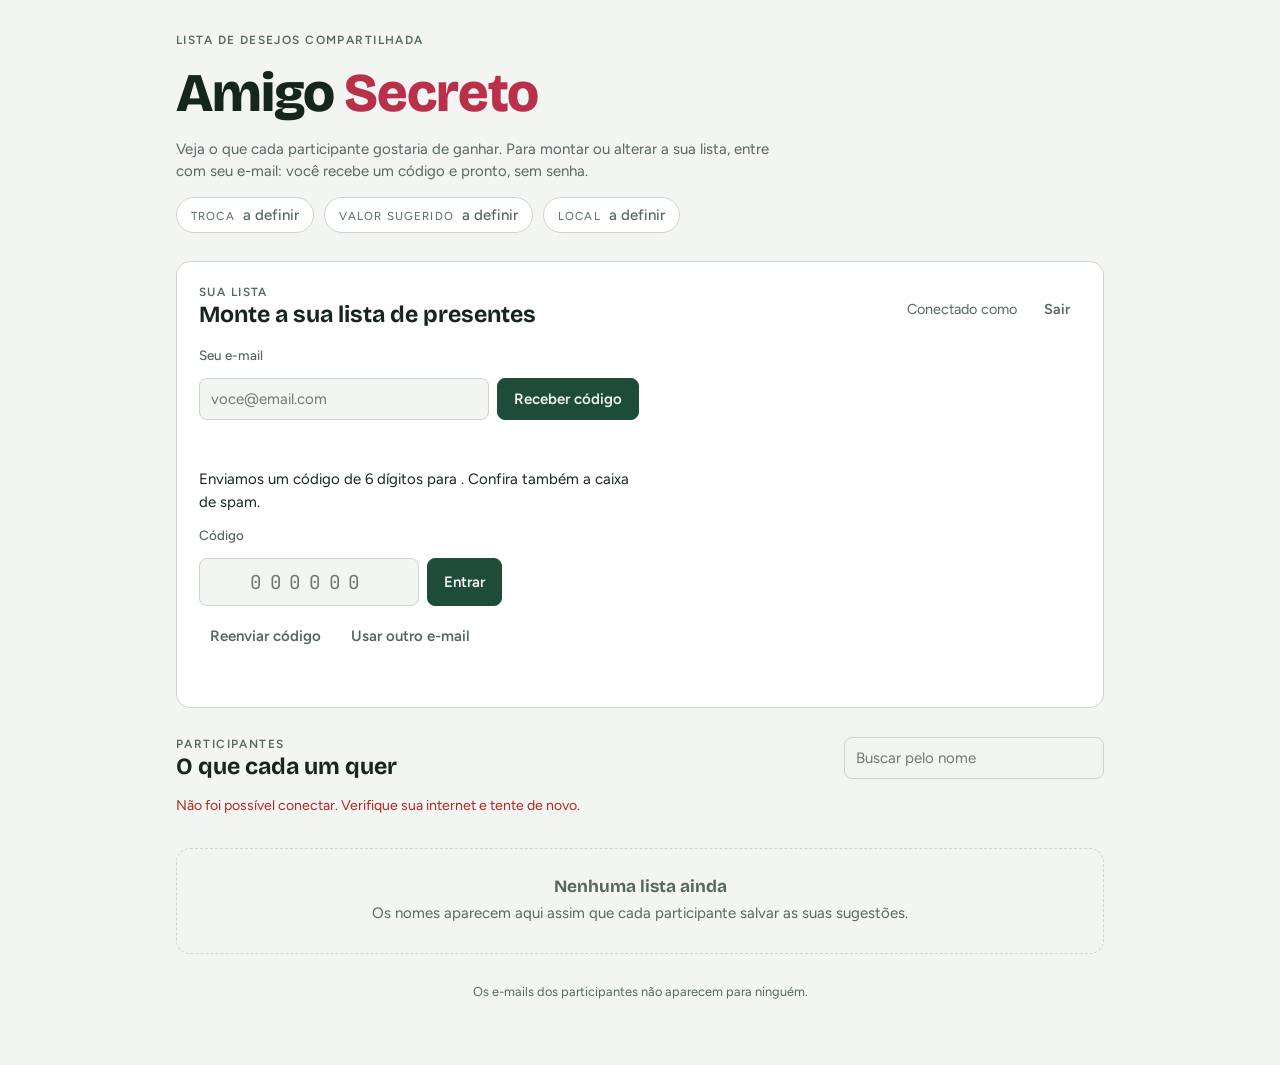
==== amigo-secreto/index.html @ 5c1a73b4 "Adiciona página do Amigo Secreto em /amigo-secreto" ====
<!doctype html>
<html lang="pt-BR">
<head>
<meta charset="utf-8">
<meta name="viewport" content="width=device-width, initial-scale=1, viewport-fit=cover">
<title>Amigo Secreto</title>
<meta name="description" content="Veja o que cada participante gostaria de ganhar e monte a sua lista de sugestões.">
<meta property="og:title" content="Amigo Secreto">
<meta property="og:description" content="Veja o que cada participante gostaria de ganhar e monte a sua lista de sugestões.">
<meta property="og:type" content="website">
<meta name="robots" content="noindex">
<link rel="icon" href="data:image/svg+xml,%3Csvg xmlns='http://www.w3.org/2000/svg' viewBox='0 0 64 64'%3E%3Crect x='8' y='24' width='48' height='32' rx='4' fill='%231E4C38'/%3E%3Crect x='4' y='16' width='56' height='12' rx='3' fill='%23B8304A'/%3E%3Crect x='28' y='16' width='8' height='40' fill='%23F2F5F1'/%3E%3C/svg%3E">
<link rel="preconnect" href="https://fonts.googleapis.com">
<link rel="preconnect" href="https://fonts.gstatic.com" crossorigin>
<link rel="stylesheet" href="https://fonts.googleapis.com/css2?family=Bricolage+Grotesque:opsz,wght@12..96,700;12..96,800&family=Figtree:wght@400;500;600&family=JetBrains+Mono:wght@500&display=swap">
<style>
/* =====================================================================
   CONFIGURAÇÃO: depois de publicar o Apps Script, cole a URL dele
   na constante API_URL, no <script> no fim deste arquivo.
   ===================================================================== */
/* Layout: faixa do evento, cartão "Minha lista" (login → editor), e a lista de nomes que abre os detalhes. */
:root{
  --bg:#F2F5F1; --surface:#FFFFFF; --sunk:#E6ECE5; --line:#CBD6CC;
  --ink:#16261E; --muted:#56685D;
  --pine:#1E4C38; --pine-ink:#F2F5F1;
  --berry:#B8304A; --berry-soft:#F6DDE2;
  --gold:#A87A1C;
  --ok:#2E7D4F; --warn:#9A5B00; --err:#B3261E;
  --display:"Bricolage Grotesque","Avenir Next","Segoe UI",system-ui,sans-serif;
  --body:"Figtree","Segoe UI",system-ui,-apple-system,sans-serif;
  --mono:"JetBrains Mono",ui-monospace,"SFMono-Regular",Menlo,monospace;
  color-scheme:light;
}
@media (prefers-color-scheme: dark){:root{
  --bg:#101814; --surface:#17221C; --sunk:#1E2B24; --line:#2E3F35;
  --ink:#E7EEE8; --muted:#9DB0A3;
  --pine:#7CC39C; --pine-ink:#0E1A13;
  --berry:#F0778D; --berry-soft:#3A1E25;
  --gold:#E0B456;
  --ok:#6FCB93; --warn:#E5A84A; --err:#F28B82;
  color-scheme:dark;
}}
*{box-sizing:border-box}
html{-webkit-text-size-adjust:100%}
body{margin:0;background:var(--bg);color:var(--ink);font-family:var(--body);font-size:15px;line-height:1.5}
.wrap{max-width:960px;margin:0 auto;padding-left:max(16px, env(safe-area-inset-left, 0px));padding-right:max(16px, env(safe-area-inset-right, 0px));padding-block:32px 64px;display:grid;gap:28px}
h1,h2,h3{font-family:var(--display);text-wrap:balance;margin:0;line-height:1.1}
h1{font-size:clamp(2.2rem,6vw,3.4rem);font-weight:800;letter-spacing:-.02em}
h1 span{color:var(--berry)}
h2{font-size:1.45rem;font-weight:700}
h3{font-size:1.08rem;font-weight:700}
p{margin:0}
a{color:var(--pine)}
button,input,select,textarea{font:inherit;color:inherit}
:focus-visible{outline:2px solid var(--berry);outline-offset:2px}
.eyebrow{font-size:.74rem;text-transform:uppercase;letter-spacing:.12em;color:var(--muted);font-weight:600}
.lede{color:var(--muted);max-width:62ch}

header{display:grid;gap:14px}
.strip{display:flex;flex-wrap:wrap;gap:10px}
.fact{background:var(--surface);border:1px solid var(--line);border-radius:999px;padding:6px 14px;display:flex;gap:8px;align-items:baseline}
.fact .k{font-size:.72rem;text-transform:uppercase;letter-spacing:.1em;color:var(--muted)}
.fact b{font-weight:600}
.fact.empty b{color:var(--muted);font-weight:500}

.btn{border:1px solid var(--line);background:var(--surface);border-radius:8px;padding:9px 16px;cursor:pointer;font-weight:600;display:inline-flex;gap:6px;align-items:center;justify-content:center;text-align:center}
.btn:hover{border-color:var(--pine)}
.btn.primary{background:var(--pine);color:var(--pine-ink);border-color:var(--pine)}
.btn.primary:hover{filter:brightness(1.08)}
.btn.ghost{background:transparent;border-color:transparent;color:var(--muted);padding:6px 10px}
.btn.ghost:hover{color:var(--ink)}
.btn.danger{color:var(--err)}
.btn[disabled]{opacity:.55;cursor:not-allowed}
label{display:grid;gap:4px;font-size:.84rem;color:var(--muted);font-weight:500;min-width:0}
input,select{background:var(--bg);border:1px solid var(--line);border-radius:8px;padding:9px 11px;width:100%;min-width:0;color:var(--ink)}
input:focus,select:focus{border-color:var(--pine);outline:none;box-shadow:0 0 0 3px color-mix(in srgb, var(--pine) 18%, transparent)}
.status{font-size:.88rem;color:var(--muted);min-height:1.3em}
.status.ok{color:var(--ok)} .status.err{color:var(--err)} .status.warn{color:var(--warn)}

/* Card "Minha lista" */
.panel{background:var(--surface);border:1px solid var(--line);border-radius:14px;padding:22px;display:grid;gap:18px}
.panel-head{display:flex;flex-wrap:wrap;justify-content:space-between;gap:10px;align-items:flex-end}
.login{display:grid;gap:12px;max-width:440px}
.inline{display:flex;gap:8px;flex-wrap:wrap}
.inline input{flex:1 1 220px}
.code-input{font-family:var(--mono);letter-spacing:.4em;font-size:1.2rem;text-align:center;max-width:220px}
.who{display:flex;gap:8px;align-items:center;flex-wrap:wrap;font-size:.9rem;color:var(--muted)}
.who b{color:var(--ink);font-weight:600;overflow-wrap:anywhere}
.grid-profile{display:grid;grid-template-columns:2fr 1fr 1fr;gap:12px}
.grid-profile .full{grid-column:1/-1}
.items{display:grid;gap:10px}
.item-row{display:grid;grid-template-columns:28px 2fr 2fr 1fr 1fr auto;gap:8px;align-items:end;padding:12px;border-radius:10px;background:var(--sunk)}
.item-row .note{grid-column:2/-1}
.item-row .num{font-family:var(--mono);color:var(--muted);font-size:.85rem;align-self:center}
.foot{display:flex;flex-wrap:wrap;gap:10px;align-items:center;justify-content:space-between}
.confirm{display:flex;gap:8px;align-items:center;flex-wrap:wrap;font-size:.9rem}
.legend{display:flex;gap:14px;flex-wrap:wrap;font-size:.8rem;color:var(--muted)}
.legend span{display:inline-flex;gap:6px;align-items:center}

/* Lista de participantes */
.list-head{display:flex;flex-wrap:wrap;gap:12px;align-items:flex-end;justify-content:space-between}
.list-head input{max-width:260px}
.people{display:grid;gap:10px}
.person{background:var(--surface);border:1px solid var(--line);border-radius:12px;overflow:hidden}
.person.mine{border-color:var(--pine)}
.person-btn{all:unset;box-sizing:border-box;width:100%;cursor:pointer;display:grid;grid-template-columns:auto 1fr auto auto;gap:14px;align-items:center;padding:14px 18px}
.person-btn:focus-visible{outline:2px solid var(--berry);outline-offset:-2px}
.person-btn:hover{background:var(--sunk)}
.avatar{width:38px;height:38px;border-radius:50%;display:grid;place-items:center;background:var(--berry-soft);color:var(--berry);font-family:var(--display);font-weight:800;font-size:1rem}
.person.mine .avatar{background:var(--pine);color:var(--pine-ink)}
.pname{display:grid;min-width:0}
.pname b{font-family:var(--display);font-size:1.06rem;overflow-wrap:anywhere}
.pname small{color:var(--muted);font-size:.8rem}
.count{font-family:var(--mono);font-size:.78rem;color:var(--muted);white-space:nowrap}
.chev{width:18px;height:18px;transition:transform .2s;color:var(--muted)}
.person-btn[aria-expanded="true"] .chev{transform:rotate(180deg)}
.details{padding:4px 18px 18px 70px;display:grid;gap:12px}
.chips{display:flex;flex-wrap:wrap;gap:6px}
.chip{font-size:.78rem;border-radius:999px;padding:2px 10px;background:var(--sunk);color:var(--muted)}
.gifts{list-style:none;margin:0;padding:0;display:grid;gap:10px}
.gift{display:grid;grid-template-columns:auto 1fr;gap:4px 10px;padding-top:10px;border-top:1px dashed var(--line)}
.gift:first-child{border-top:0;padding-top:0}
.prio{width:9px;height:9px;border-radius:50%;margin-top:7px;display:inline-block}
.legend .prio{margin:0}
.prio.alta{background:var(--berry)} .prio.media{background:var(--gold)} .prio.baixa{background:var(--line)}
.gift-body{min-width:0;display:grid;gap:2px}
.gift-title{font-weight:600;overflow-wrap:anywhere}
.gift-meta{display:flex;flex-wrap:wrap;gap:4px 12px;font-size:.84rem;color:var(--muted)}
.gift-meta .price{font-family:var(--mono);font-size:.8rem;color:var(--ink)}
.gift-note{font-size:.86rem;color:var(--muted);overflow-wrap:anywhere}
.avoid{font-size:.86rem;color:var(--muted);border-left:3px solid var(--berry);padding-left:8px}
.empty-state{border:1.5px dashed var(--line);border-radius:14px;padding:28px;text-align:center;color:var(--muted);display:grid;gap:6px;justify-items:center}
.notice{background:var(--berry-soft);border-radius:10px;padding:12px 16px;font-size:.92rem}
footer{color:var(--muted);font-size:.8rem;text-align:center}

@media (max-width:760px){
  .grid-profile{grid-template-columns:1fr 1fr}
  .grid-profile .name{grid-column:1/-1}
  .item-row{grid-template-columns:1fr 1fr}
  .item-row .num,.item-row .t,.item-row .l,.item-row .note{grid-column:1/-1}
  .item-row .rm{grid-column:1/-1;justify-self:end}
  .details{padding-left:18px}
  .person-btn{grid-template-columns:auto 1fr auto;padding:12px 14px}
  .count{grid-column:2;grid-row:2;margin-top:-10px}
  .chev{grid-column:3;grid-row:1}
}
@media (prefers-reduced-motion:reduce){.chev{transition:none}}
</style>
</head>
<body>
<div class="wrap">

  <header>
    <p class="eyebrow">Lista de desejos compartilhada</p>
    <h1>Amigo <span>Secreto</span></h1>
    <p class="lede">Veja o que cada participante gostaria de ganhar. Para montar ou alterar a sua lista, entre com seu e-mail: você recebe um código e pronto, sem senha.</p>
    <div class="strip" id="strip"></div>
  </header>

  <p class="notice" id="setupNotice" hidden>Falta configurar: cole a URL do Apps Script na constante <b>API_URL</b> no fim deste arquivo.</p>

  <!-- ============ Minha lista ============ -->
  <section class="panel" aria-labelledby="meTitle">
    <div class="panel-head">
      <div>
        <p class="eyebrow">Sua lista</p>
        <h2 id="meTitle">Monte a sua lista de presentes</h2>
      </div>
      <div class="who" id="who" hidden>Conectado como <b id="whoEmail"></b>
        <button class="btn ghost" type="button" id="logoutBtn">Sair</button>
      </div>
    </div>

    <!-- Passo 1: e-mail -->
    <form class="login" id="stepEmail">
      <label for="email">Seu e-mail</label>
      <div class="inline">
        <input id="email" type="email" autocomplete="email" inputmode="email" required placeholder="voce@email.com">
        <button class="btn primary" type="submit" id="sendCodeBtn">Receber código</button>
      </div>
      <p class="status" id="emailStatus"></p>
    </form>

    <!-- Passo 2: código -->
    <form class="login" id="stepCode" hidden>
      <p>Enviamos um código de 6 dígitos para <b id="codeEmail"></b>. Confira também a caixa de spam.</p>
      <label for="code">Código</label>
      <div class="inline">
        <input id="code" class="code-input" inputmode="numeric" autocomplete="one-time-code" maxlength="6" pattern="[0-9]{6}" required placeholder="000000">
        <button class="btn primary" type="submit" id="verifyBtn">Entrar</button>
      </div>
      <div class="inline">
        <button class="btn ghost" type="button" id="resendBtn">Reenviar código</button>
        <button class="btn ghost" type="button" id="changeEmailBtn">Usar outro e-mail</button>
      </div>
      <p class="status" id="codeStatus"></p>
    </form>

    <!-- Passo 3: editor -->
    <form id="editor" hidden>
      <div style="display:grid;gap:18px">
        <div class="legend" aria-label="Legenda de prioridade">
          <span><i class="prio alta"></i>Quero muito</span>
          <span><i class="prio media"></i>Gostaria</span>
          <span><i class="prio baixa"></i>Se der</span>
        </div>
        <div class="grid-profile">
          <label class="name">Seu nome (como o grupo te conhece)<input id="fName" maxlength="60" required placeholder="ex.: Ana Paula"></label>
          <label>Camiseta<input id="fShirt" maxlength="10" placeholder="P, M, G…"></label>
          <label>Calçado<input id="fShoe" maxlength="10" placeholder="ex.: 39"></label>
          <label class="full">Prefiro não ganhar (opcional)<input id="fAvoid" maxlength="200" placeholder="ex.: perfume, chocolate amargo, canecas"></label>
        </div>
        <div class="items" id="items"></div>
        <div><button class="btn" type="button" id="addItem">+ Adicionar sugestão</button></div>
        <div class="foot">
          <p class="status" id="saveStatus"></p>
          <div class="inline">
            <span class="confirm" id="delConfirm" hidden>Apagar sua lista inteira?
              <button class="btn danger" type="button" id="delYes">Apagar</button>
              <button class="btn ghost" type="button" id="delNo">Cancelar</button>
            </span>
            <button class="btn ghost danger" type="button" id="delBtn" hidden>Apagar lista</button>
            <button class="btn primary" type="submit" id="saveBtn">Salvar minha lista</button>
          </div>
        </div>
      </div>
    </form>
  </section>

  <!-- ============ Participantes ============ -->
  <section style="display:grid;gap:16px" aria-labelledby="allTitle">
    <div class="list-head">
      <div>
        <p class="eyebrow" id="count">Participantes</p>
        <h2 id="allTitle">O que cada um quer</h2>
      </div>
      <input id="search" type="search" placeholder="Buscar pelo nome" aria-label="Buscar participante">
    </div>
    <p class="status" id="listStatus">Carregando as listas…</p>
    <div class="people" id="people"></div>
    <div class="empty-state" id="emptyAll" hidden>
      <h3>Nenhuma lista ainda</h3>
      <p>Os nomes aparecem aqui assim que cada participante salvar as suas sugestões.</p>
    </div>
  </section>

  <footer>Os e-mails dos participantes não aparecem para ninguém.</footer>
</div>

<script>
/* ===================== CONFIGURAÇÃO ===================== */
const API_URL = "https://script.google.com/macros/s/AKfycbyrHDc8ZFofkC_3z4vws6zHkSutDQPmeYGOWimdeA35DCxJwbclmO2ZmY-ei08ScX73/exec"; // termina em /exec
/* ======================================================== */

(function(){
  "use strict";
  const $ = id => document.getElementById(id);
  const MAX_ITEMS = 15;
  const PRIO = {alta:"Quero muito", media:"Gostaria", baixa:"Se der"};
  const PRIO_ORDER = ["alta","media","baixa"];
  const S = {token:null, email:null, me:null, people:[], event:{}, draft:null, dirty:false, busy:false, open:new Set()};

  /* ---------- utilidades ---------- */
  const store = {
    get(k){ try{ return localStorage.getItem(k); }catch(e){ return null; } },
    set(k,v){ try{ localStorage.setItem(k,v); }catch(e){} },
    del(k){ try{ localStorage.removeItem(k); }catch(e){} }
  };
  const el = (tag, cls, text) => { const n=document.createElement(tag); if(cls) n.className=cls; if(text!=null) n.textContent=text; return n; };
  const newId = () => Math.random().toString(36).slice(2,10);
  const blankItem = () => ({id:newId(), title:"", link:"", price:"", priority:"media", note:""});
  const safeUrl = u => { try{ const x=new URL(String(u||"").trim()); return /^https?:$/.test(x.protocol) ? x.href : null; }catch(e){ return null; } };
  const status = (id,msg,kind) => { const n=$(id); n.textContent=msg||""; n.className="status"+(kind?" "+kind:""); };
  const fmtDate = d => { if(!d) return ""; const p=String(d).split("-"); return p.length===3 ? `${p[2]}/${p[1]}/${p[0]}` : d; };
  const fmtWhen = iso => { if(!iso) return ""; const t=new Date(iso); if(isNaN(t)) return ""; return "atualizada em "+t.toLocaleDateString("pt-BR"); };
  const initials = name => (String(name||"?").trim().split(/\s+/).slice(0,2).map(w=>w[0]||"").join("") || "?").toUpperCase();
  const configured = () => /^https:\/\/script\.google\.com\/macros\/s\/.+\/exec$/.test(API_URL);

  /* ---------- API ---------- */
  async function apiGet(){
    const r = await fetch(API_URL + "?action=data", {method:"GET", redirect:"follow"});
    const j = await r.json();
    if(!j.ok) throw new Error(j.error||"Erro");
    return j.data;
  }
  async function apiPost(action, data){
    const r = await fetch(API_URL, {method:"POST", redirect:"follow",
      headers:{"Content-Type":"text/plain;charset=utf-8"}, body:JSON.stringify(Object.assign({action}, data||{}))});
    const j = await r.json();
    if(!j.ok) throw new Error(j.error||"Erro");
    return j.data;
  }
  const netMsg = e => (e && e.message && !/fetch|network|JSON/i.test(e.message)) ? e.message : "Não foi possível conectar. Verifique sua internet e tente de novo.";

  /* ---------- evento ---------- */
  function renderStrip(){
    const s=$("strip"); s.replaceChildren();
    const e=S.event||{};
    [["Troca",fmtDate(e.date)],["Valor sugerido",e.budget],["Local",e.place]].forEach(([k,v])=>{
      const f=el("div","fact"+(v?"":" empty")); f.append(el("span","k",k), el("b",null,v||"a definir")); s.append(f);
    });
  }

  /* ---------- participantes ---------- */
  function sortedItems(items){ return (items||[]).slice().sort((a,b)=>PRIO_ORDER.indexOf(a.priority)-PRIO_ORDER.indexOf(b.priority)); }
  function renderPeople(){
    const q=$("search").value.trim().toLowerCase();
    const myId = S.me && S.me.id;
    const list = S.people.filter(p=>!q || (p.name||"").toLowerCase().includes(q))
      .sort((a,b)=> a.id===myId ? -1 : b.id===myId ? 1 : (a.name||"").localeCompare(b.name||"","pt-BR"));
    $("count").textContent = `${S.people.length} ${S.people.length===1?"participante":"participantes"}`;
    $("emptyAll").hidden = S.people.length>0;
    const box=$("people"); box.replaceChildren();
    list.forEach(p=>{
      const mine = p.id===myId;
      const card=el("article","person"+(mine?" mine":""));
      const btn=el("button","person-btn"); btn.type="button";
      const panelId="det-"+p.id; btn.setAttribute("aria-controls",panelId);
      const open=S.open.has(p.id); btn.setAttribute("aria-expanded", String(open));
      const nm=el("span","pname"); nm.append(el("b",null,(p.name||"Sem nome")+(mine?" (você)":"")), el("small",null,fmtWhen(p.updatedAt)));
      const n=(p.items||[]).length;
      btn.append(el("span","avatar",initials(p.name)), nm, el("span","count",`${n} ${n===1?"sugestão":"sugestões"}`));
      btn.insertAdjacentHTML("beforeend",'<svg class="chev" viewBox="0 0 24 24" fill="none" stroke="currentColor" stroke-width="2" aria-hidden="true"><path d="M6 9l6 6 6-6"/></svg>');
      btn.onclick=()=>{ S.open.has(p.id)?S.open.delete(p.id):S.open.add(p.id); renderPeople(); };
      card.append(btn);

      const det=el("div","details"); det.id=panelId; det.hidden=!open;
      if(open){
        const chips=el("div","chips");
        if(p.shirt) chips.append(el("span","chip","Camiseta "+p.shirt));
        if(p.shoe) chips.append(el("span","chip","Calçado "+p.shoe));
        if(chips.children.length) det.append(chips);
        const ul=el("ul","gifts");
        sortedItems(p.items).forEach(it=>{
          const li=el("li","gift");
          const dot=el("i","prio "+(PRIO[it.priority]?it.priority:"media")); dot.title=PRIO[it.priority]||PRIO.media;
          const body=el("div","gift-body"); body.append(el("span","gift-title",it.title));
          const meta=el("div","gift-meta");
          if(it.price) meta.append(el("span","price",it.price));
          const url=safeUrl(it.link);
          if(url){ const a=el("a",null,"Ver referência ↗"); a.href=url; a.target="_blank"; a.rel="noopener noreferrer nofollow"; meta.append(a); }
          if(meta.children.length) body.append(meta);
          if(it.note) body.append(el("span","gift-note",it.note));
          li.append(dot,body); ul.append(li);
        });
        det.append(ul);
        if(p.avoid) det.append(el("p","avoid","Prefere não ganhar: "+p.avoid));
      }
      card.append(det);
      box.append(card);
    });
  }
  $("search").addEventListener("input", renderPeople);

  async function loadPublic(silent){
    try{
      const d = await apiGet();
      S.event=d.event||{}; S.people=d.people||[];
      renderStrip(); renderPeople(); status("listStatus","");
      $("listStatus").hidden=true;
    }catch(e){ if(!silent){ status("listStatus", netMsg(e), "err"); $("listStatus").hidden=false; } }
  }

  /* ---------- telas de login ---------- */
  function show(step){
    $("stepEmail").hidden = step!=="email";
    $("stepCode").hidden = step!=="code";
    $("editor").hidden = step!=="editor";
    $("who").hidden = step!=="editor";
  }

  $("stepEmail").addEventListener("submit", async e=>{
    e.preventDefault(); if(S.busy) return;
    const email=$("email").value.trim().toLowerCase();
    if(!/^[^\s@]+@[^\s@]+\.[^\s@]{2,}$/.test(email)){ status("emailStatus","Digite um e-mail válido.","err"); return; }
    S.busy=true; $("sendCodeBtn").disabled=true; status("emailStatus","Enviando código…");
    try{
      await apiPost("requestCode",{email});
      S.email=email; store.set("as_email",email);
      $("codeEmail").textContent=email; $("code").value=""; status("codeStatus","");
      show("code"); $("code").focus();
    }catch(err){ status("emailStatus", netMsg(err), "err"); }
    finally{ S.busy=false; $("sendCodeBtn").disabled=false; }
  });

  $("code").addEventListener("input", ()=>{ $("code").value=$("code").value.replace(/\D/g,"").slice(0,6); if($("code").value.length===6) $("stepCode").requestSubmit(); });

  $("stepCode").addEventListener("submit", async e=>{
    e.preventDefault(); if(S.busy) return;
    const code=$("code").value.trim();
    if(code.length!==6){ status("codeStatus","O código tem 6 dígitos.","err"); return; }
    S.busy=true; $("verifyBtn").disabled=true; status("codeStatus","Conferindo…");
    try{
      const r = await apiPost("verifyCode",{email:S.email, code});
      S.token=r.token; store.set("as_token", r.token);
      enterEditor(r.me, r.email);
    }catch(err){ status("codeStatus", netMsg(err), "err"); $("code").select(); }
    finally{ S.busy=false; $("verifyBtn").disabled=false; }
  });

  $("resendBtn").onclick=async()=>{
    if(S.busy) return; S.busy=true; status("codeStatus","Reenviando…");
    try{ await apiPost("requestCode",{email:S.email}); status("codeStatus","Novo código enviado.","ok"); }
    catch(err){ status("codeStatus", netMsg(err), "err"); }
    finally{ S.busy=false; }
  };
  $("changeEmailBtn").onclick=()=>{ show("email"); $("email").focus(); };

  $("logoutBtn").onclick=async()=>{
    const t=S.token; S.token=null; S.me=null; store.del("as_token");
    show("email"); status("emailStatus","Você saiu. Para editar de novo, peça um novo código."); renderPeople();
    try{ await apiPost("logout",{token:t}); }catch(e){}
  };

  function sessionExpired(){
    S.token=null; store.del("as_token");
    $("email").value=S.email||store.get("as_email")||"";
    show("email"); status("emailStatus","Sua sessão expirou. Peça um novo código para continuar.","warn");
  }

  /* ---------- editor ---------- */
  function enterEditor(me, email){
    S.me=me; S.email=email||S.email; $("whoEmail").textContent=S.email;
    S.draft = me ? JSON.parse(JSON.stringify(me)) : {name:"", shirt:"", shoe:"", avoid:"", items:[]};
    if(!S.draft.items || !S.draft.items.length) S.draft.items=[blankItem()];
    S.draft.items.forEach(it=>{ if(!it.id) it.id=newId(); });
    S.dirty=false;
    $("meTitle").textContent = me ? `Oi, ${(me.name||"").split(" ")[0]}! Sua lista está salva.` : "Monte a sua lista de presentes";
    renderEditor(); show("editor"); renderPeople();
    status("saveStatus", me ? "Altere o que quiser e salve de novo." : "");
  }

  function field(label,cls,control){ const l=el("label",cls,label); l.append(control); return l; }
  function inp(k,v,ph,max,i,type){ const n=el("input"); n.id=`it-${i}-${k}`; n.dataset.k=k; n.value=v||""; n.placeholder=ph; n.maxLength=max; if(type) n.type=type; return n; }

  function renderEditor(){
    const d=S.draft;
    $("fName").value=d.name||""; $("fShirt").value=d.shirt||""; $("fShoe").value=d.shoe||""; $("fAvoid").value=d.avoid||"";
    $("delBtn").hidden=!S.me; $("delConfirm").hidden=true;
    const box=$("items"); box.replaceChildren();
    d.items.forEach((it,i)=>{
      const row=el("div","item-row");
      row.append(el("span","num",String(i+1).padStart(2,"0")));
      row.append(field("Presente","t",inp("title",it.title,"ex.: Fone bluetooth",80,i)));
      row.append(field("Link de referência (opcional)","l",inp("link",it.link,"https://…",400,i,"url")));
      row.append(field("Faixa de preço","p",inp("price",it.price,"ex.: R$ 120",30,i)));
      const sel=el("select"); sel.id=`it-${i}-priority`; sel.dataset.k="priority";
      Object.entries(PRIO).forEach(([v,t])=>{ const o=el("option",null,t); o.value=v; if((it.priority||"media")===v) o.selected=true; sel.append(o); });
      row.append(field("Prioridade","pr",sel));
      const rm=el("button","btn ghost rm","Remover"); rm.type="button"; rm.dataset.rm=it.id; rm.setAttribute("aria-label",`Remover sugestão ${i+1}`);
      row.append(rm);
      row.append(field("Observação (cor, tamanho, modelo…)","note",inp("note",it.note,"opcional",200,i)));
      box.append(row);
    });
    $("addItem").disabled = d.items.length>=MAX_ITEMS;
  }

  function readForm(){
    const d=S.draft;
    d.name=$("fName").value.trim(); d.shirt=$("fShirt").value.trim(); d.shoe=$("fShoe").value.trim(); d.avoid=$("fAvoid").value.trim();
    [...$("items").children].forEach((row,i)=>{ const it=d.items[i]; if(!it) return; row.querySelectorAll("[data-k]").forEach(x=>{ it[x.dataset.k]=x.value.trim(); }); });
  }

  $("editor").addEventListener("input", ()=>{ S.dirty=true; status("saveStatus","Alterações não salvas.","warn"); });
  $("addItem").onclick=()=>{ readForm(); if(S.draft.items.length<MAX_ITEMS){ S.draft.items.push(blankItem()); S.dirty=true; renderEditor(); const n=$(`it-${S.draft.items.length-1}-title`); n&&n.focus(); } };
  $("items").addEventListener("click", e=>{
    const id=e.target.dataset && e.target.dataset.rm; if(!id) return;
    readForm(); S.draft.items=S.draft.items.filter(x=>x.id!==id); if(!S.draft.items.length) S.draft.items=[blankItem()];
    S.dirty=true; renderEditor(); status("saveStatus","Alterações não salvas.","warn");
  });

  $("editor").addEventListener("submit", async e=>{
    e.preventDefault(); if(S.busy) return;
    readForm();
    const d=S.draft;
    if(!d.name){ status("saveStatus","Coloque seu nome para o grupo saber de quem é a lista.","err"); $("fName").focus(); return; }
    const items=d.items.filter(x=>x.title).map(x=>({id:x.id,title:x.title,link:safeUrl(x.link)||"",price:x.price,priority:x.priority,note:x.note}));
    if(!items.length){ status("saveStatus","Adicione pelo menos uma sugestão de presente.","err"); return; }
    const badLink=d.items.some(x=>x.link && !safeUrl(x.link));
    S.busy=true; $("saveBtn").disabled=true; status("saveStatus","Salvando…");
    try{
      const r = await apiPost("saveMyList",{token:S.token, payload:{name:d.name,shirt:d.shirt,shoe:d.shoe,avoid:d.avoid,items}});
      S.people=r.people||S.people; enterEditor(r.me, S.email);
      if(r.me) S.open.add(r.me.id);
      renderPeople();
      status("saveStatus", badLink ? "Lista salva. Um link não parecia válido e ficou de fora." : "Lista salva! Você pode voltar e alterar quando quiser.", badLink?"warn":"ok");
    }catch(err){
      if(err.message==="SESSAO_EXPIRADA"){ sessionExpired(); }
      else status("saveStatus", netMsg(err), "err");
    }finally{ S.busy=false; $("saveBtn").disabled=false; }
  });

  $("delBtn").onclick=()=>{ $("delConfirm").hidden=false; $("delBtn").hidden=true; };
  $("delNo").onclick=()=>{ $("delConfirm").hidden=true; $("delBtn").hidden=false; };
  $("delYes").onclick=async()=>{
    if(S.busy) return; S.busy=true; status("saveStatus","Apagando…");
    try{ const r=await apiPost("deleteMyList",{token:S.token}); S.people=r.people||[]; enterEditor(null,S.email); status("saveStatus","Lista apagada.","ok"); }
    catch(err){ if(err.message==="SESSAO_EXPIRADA") sessionExpired(); else status("saveStatus", netMsg(err), "err"); }
    finally{ S.busy=false; }
  };

  window.addEventListener("beforeunload", e=>{ if(S.dirty){ e.preventDefault(); e.returnValue=""; } });

  /* ---------- início ---------- */
  renderStrip();
  if(!configured()){
    $("setupNotice").hidden=false; status("listStatus","As listas aparecem aqui depois da configuração.","warn");
    $("sendCodeBtn").disabled=true; return;
  }
  $("email").value = store.get("as_email") || "";
  loadPublic(false);
  setInterval(()=>{ if(document.visibilityState==="visible") loadPublic(true); }, 60000);

  const saved=store.get("as_token");
  if(saved){
    S.token=saved; S.email=store.get("as_email");
    apiPost("getMe",{token:saved}).then(r=>enterEditor(r.me, r.email))
      .catch(err=>{ if(err.message==="SESSAO_EXPIRADA") sessionExpired(); else { show("email"); } });
  }
})();
</script>
</body>
</html>
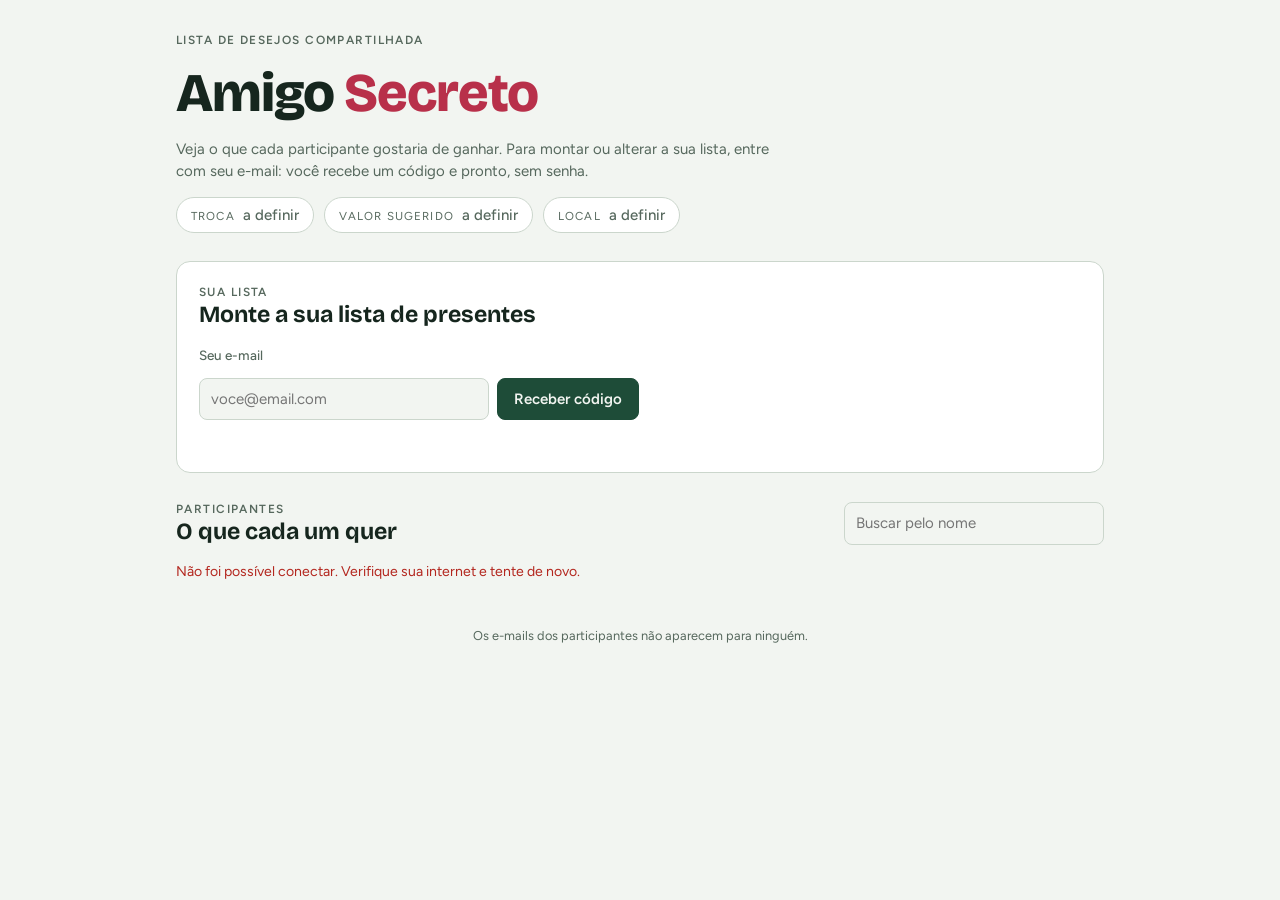
==== commit b02d86f6: "Amigo Secreto: corrige exibição das etapas de login" ====
--- a/amigo-secreto/index.html
+++ b/amigo-secreto/index.html
@@ -41,6 +41,7 @@
   color-scheme:dark;
 }}
 *{box-sizing:border-box}
+[hidden]{display:none!important}
 html{-webkit-text-size-adjust:100%}
 body{margin:0;background:var(--bg);color:var(--ink);font-family:var(--body);font-size:15px;line-height:1.5}
 .wrap{max-width:960px;margin:0 auto;padding-left:max(16px, env(safe-area-inset-left, 0px));padding-right:max(16px, env(safe-area-inset-right, 0px));padding-block:32px 64px;display:grid;gap:28px}
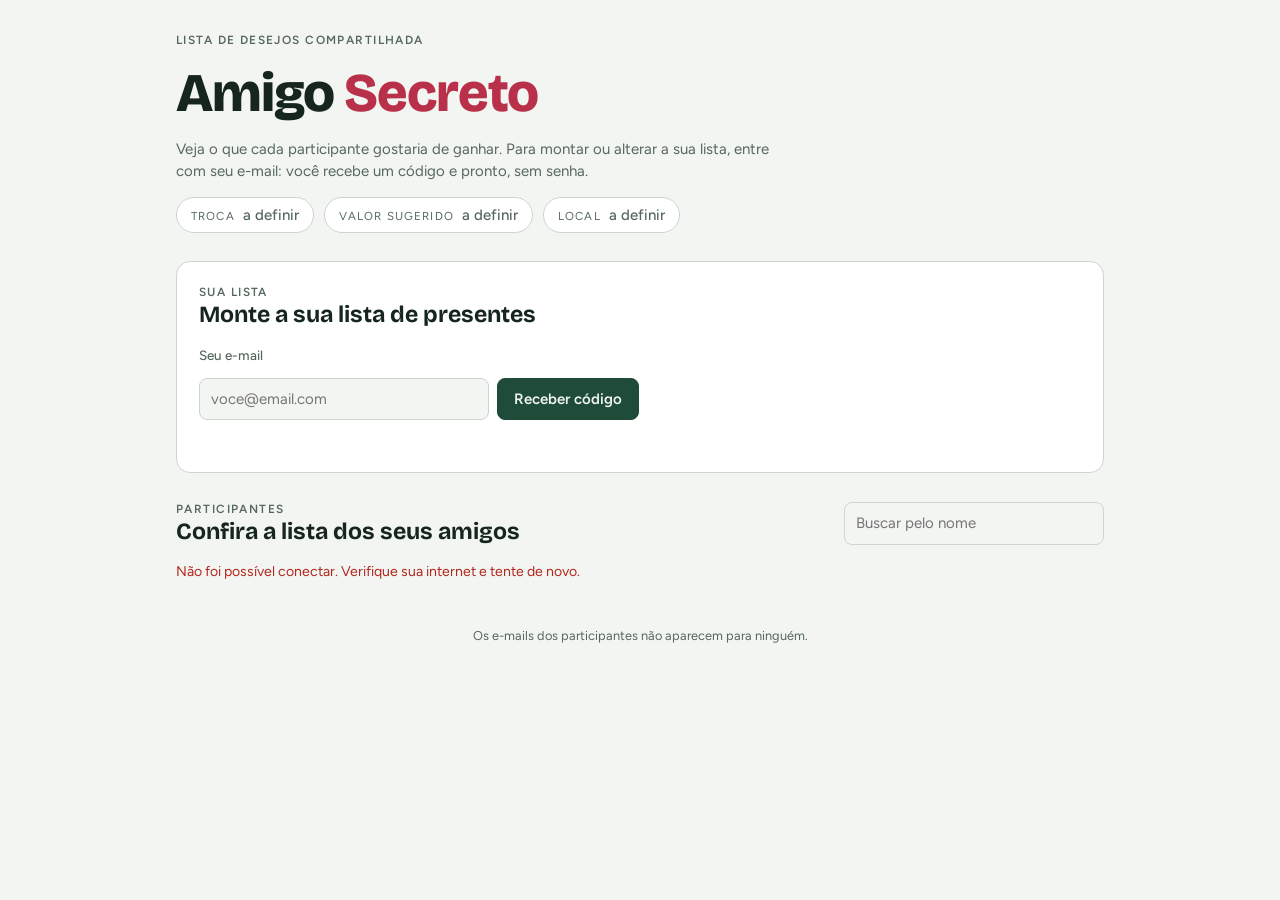
==== commit 26cf60b6: "Amigo Secreto: novo título da seção de listas" ====
--- a/amigo-secreto/index.html
+++ b/amigo-secreto/index.html
@@ -87,6 +87,9 @@
 .code-input{font-family:var(--mono);letter-spacing:.4em;font-size:1.2rem;text-align:center;max-width:220px}
 .who{display:flex;gap:8px;align-items:center;flex-wrap:wrap;font-size:.9rem;color:var(--muted)}
 .who b{color:var(--ink);font-weight:600;overflow-wrap:anywhere}
+.welcome{display:grid;gap:14px}
+.welcome-sub{color:var(--muted);max-width:60ch}
+.welcome .inline .btn{min-width:160px}
 .grid-profile{display:grid;grid-template-columns:2fr 1fr 1fr;gap:12px}
 .grid-profile .full{grid-column:1/-1}
 .items{display:grid;gap:10px}
@@ -164,10 +167,10 @@
   <section class="panel" aria-labelledby="meTitle">
     <div class="panel-head">
       <div>
-        <p class="eyebrow">Sua lista</p>
+        <p class="eyebrow" id="meEyebrow">Sua lista</p>
         <h2 id="meTitle">Monte a sua lista de presentes</h2>
       </div>
-      <div class="who" id="who" hidden>Conectado como <b id="whoEmail"></b>
+      <div class="who" id="who" hidden>
         <button class="btn ghost" type="button" id="logoutBtn">Sair</button>
       </div>
     </div>
@@ -197,7 +200,17 @@
       <p class="status" id="codeStatus"></p>
     </form>
 
-    <!-- Passo 3: editor -->
+    <!-- Passo 3: boas-vindas -->
+    <div class="welcome" id="welcome" hidden>
+      <p class="welcome-sub" id="welcomeSub"></p>
+      <div class="inline">
+        <button class="btn primary" type="button" id="goListsBtn">Ver listas</button>
+        <button class="btn" type="button" id="toggleEditBtn" aria-controls="editor" aria-expanded="false">Editar minha lista</button>
+      </div>
+      <p class="status" id="welcomeStatus"></p>
+    </div>
+
+    <!-- Passo 4: editor (abre pelo botão) -->
     <form id="editor" hidden>
       <div style="display:grid;gap:18px">
         <div class="legend" aria-label="Legenda de prioridade">
@@ -233,7 +246,7 @@
     <div class="list-head">
       <div>
         <p class="eyebrow" id="count">Participantes</p>
-        <h2 id="allTitle">O que cada um quer</h2>
+        <h2 id="allTitle">Confira a lista dos seus amigos</h2>
       </div>
       <input id="search" type="search" placeholder="Buscar pelo nome" aria-label="Buscar participante">
     </div>
@@ -366,9 +379,31 @@
   function show(step){
     $("stepEmail").hidden = step!=="email";
     $("stepCode").hidden = step!=="code";
-    $("editor").hidden = step!=="editor";
+    $("welcome").hidden = step!=="editor";
+    $("editor").hidden = !(step==="editor" && S.editing);
     $("who").hidden = step!=="editor";
-  }
+    $("toggleEditBtn").hidden = !S.me;
+    $("toggleEditBtn").textContent = S.editing ? "Fechar edição" : "Editar minha lista";
+    $("toggleEditBtn").setAttribute("aria-expanded", String(!!S.editing));
+    if(step!=="editor"){ $("meEyebrow").textContent="Sua lista"; $("meTitle").textContent="Monte a sua lista de presentes"; }
+  }
+
+  function firstName(n){ return String(n||"").trim().split(/\s+/)[0] || ""; }
+  function renderGreeting(){
+    const fn = S.me ? firstName(S.me.name) : "";
+    $("meEyebrow").textContent = "Bem-vindo(a)";
+    $("meTitle").textContent = fn ? `Olá, ${fn}!` : "Olá! Vamos montar a sua lista?";
+    $("welcomeSub").textContent = S.me
+      ? "Veja as listas dos participantes ou edite a sua lista de desejos."
+      : "Preencha seu nome e as sugestões de presente que você gostaria de ganhar.";
+  }
+
+  $("goListsBtn").onclick=()=>{ $("allTitle").scrollIntoView({behavior:"smooth", block:"start"}); $("search").focus({preventScroll:true}); };
+  $("toggleEditBtn").onclick=()=>{
+    if(S.editing && S.dirty){ status("saveStatus","Salve ou desfaça as alterações antes de fechar.","warn"); return; }
+    S.editing=!S.editing; status("welcomeStatus",""); show("editor");
+    if(S.editing) $("editor").scrollIntoView({behavior:"smooth", block:"start"});
+  };
 
   $("stepEmail").addEventListener("submit", async e=>{
     e.preventDefault(); if(S.busy) return;
@@ -408,7 +443,7 @@
   $("changeEmailBtn").onclick=()=>{ show("email"); $("email").focus(); };
 
   $("logoutBtn").onclick=async()=>{
-    const t=S.token; S.token=null; S.me=null; store.del("as_token");
+    const t=S.token; S.token=null; S.me=null; S.editing=false; S.dirty=false; store.del("as_token");
     show("email"); status("emailStatus","Você saiu. Para editar de novo, peça um novo código."); renderPeople();
     try{ await apiPost("logout",{token:t}); }catch(e){}
   };
@@ -421,14 +456,14 @@
 
   /* ---------- editor ---------- */
   function enterEditor(me, email){
-    S.me=me; S.email=email||S.email; $("whoEmail").textContent=S.email;
+    S.me=me; S.email=email||S.email;
     S.draft = me ? JSON.parse(JSON.stringify(me)) : {name:"", shirt:"", shoe:"", avoid:"", items:[]};
     if(!S.draft.items || !S.draft.items.length) S.draft.items=[blankItem()];
     S.draft.items.forEach(it=>{ if(!it.id) it.id=newId(); });
     S.dirty=false;
-    $("meTitle").textContent = me ? `Oi, ${(me.name||"").split(" ")[0]}! Sua lista está salva.` : "Monte a sua lista de presentes";
-    renderEditor(); show("editor"); renderPeople();
-    status("saveStatus", me ? "Altere o que quiser e salve de novo." : "");
+    S.editing = !me;            // sem lista: abre o editor direto; com lista: começa fechado
+    renderGreeting(); renderEditor(); show("editor"); renderPeople();
+    status("saveStatus", ""); status("welcomeStatus", "");
   }
 
   function field(label,cls,control){ const l=el("label",cls,label); l.append(control); return l; }
@@ -484,7 +519,7 @@
       S.people=r.people||S.people; enterEditor(r.me, S.email);
       if(r.me) S.open.add(r.me.id);
       renderPeople();
-      status("saveStatus", badLink ? "Lista salva. Um link não parecia válido e ficou de fora." : "Lista salva! Você pode voltar e alterar quando quiser.", badLink?"warn":"ok");
+      status("welcomeStatus", badLink ? "Lista salva. Um link não parecia válido e ficou de fora." : "Lista salva! Para mudar algo, é só clicar em Editar minha lista.", badLink?"warn":"ok");
     }catch(err){
       if(err.message==="SESSAO_EXPIRADA"){ sessionExpired(); }
       else status("saveStatus", netMsg(err), "err");
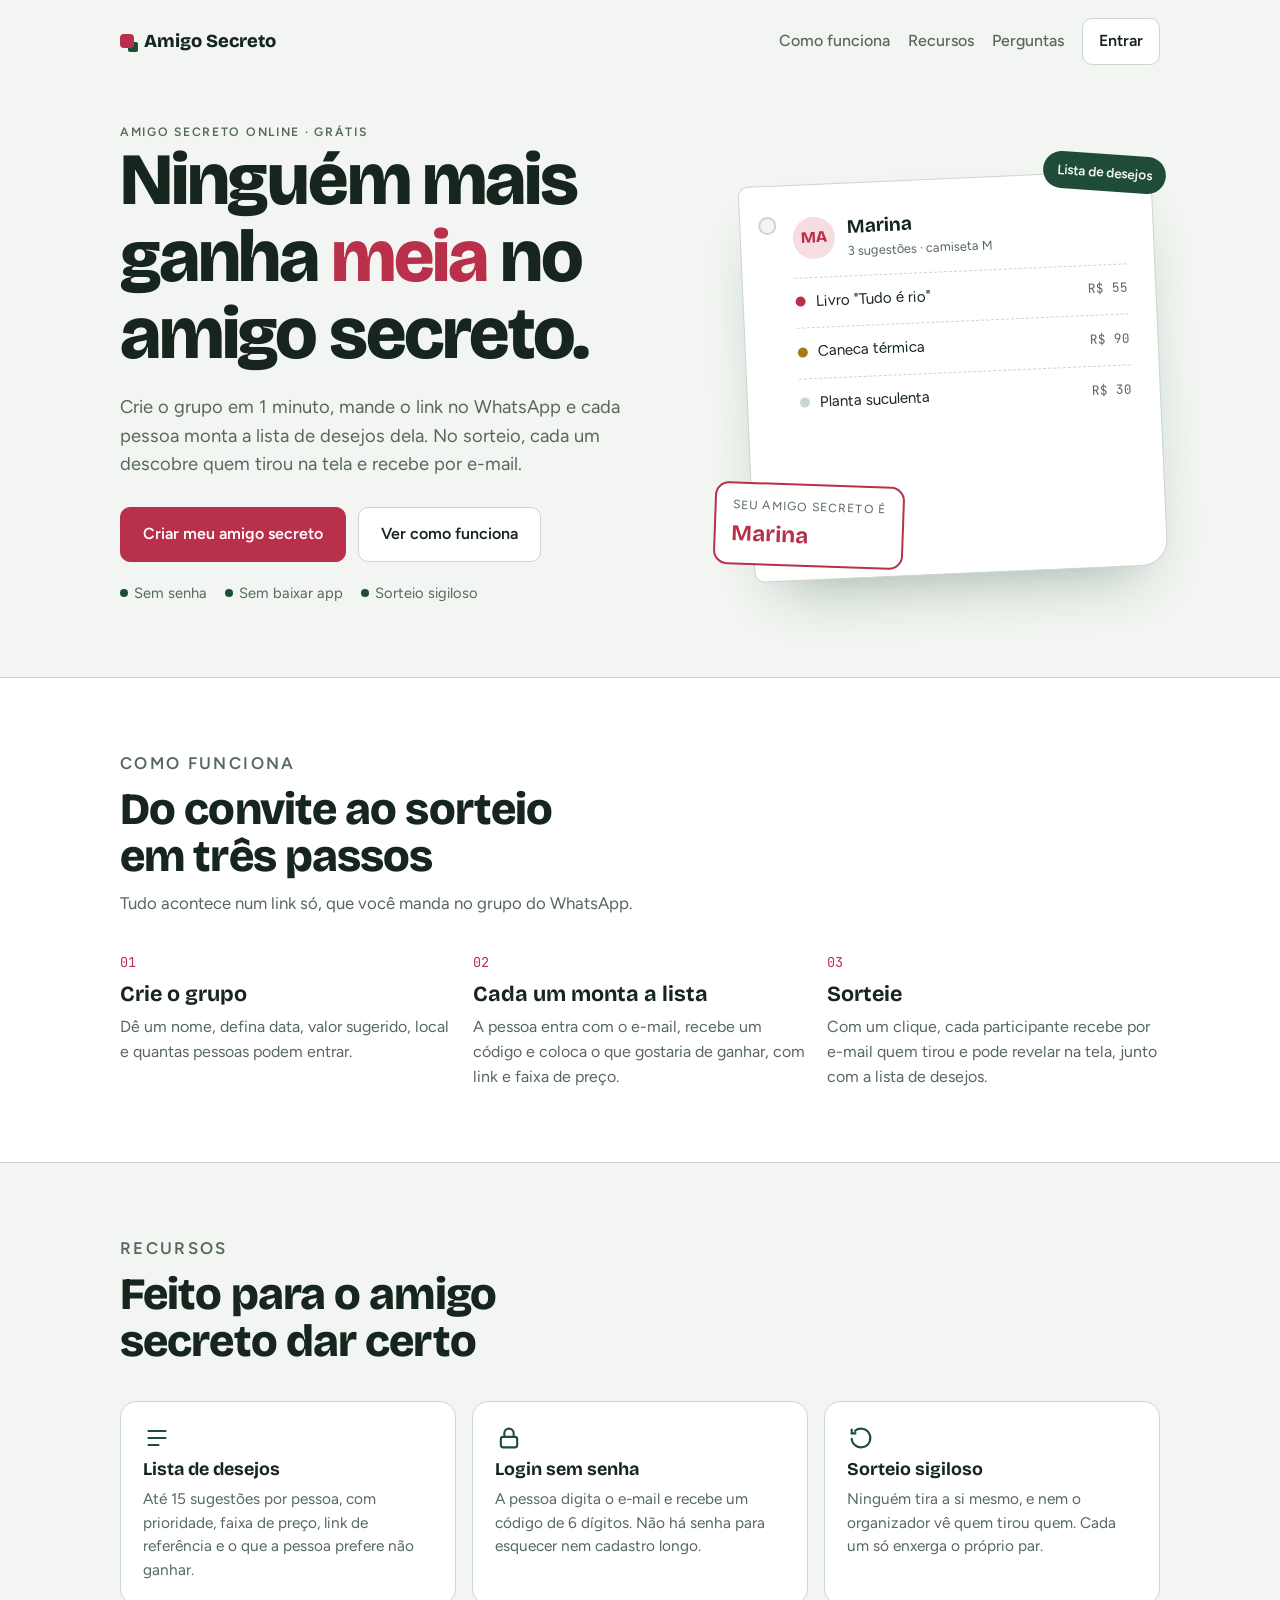
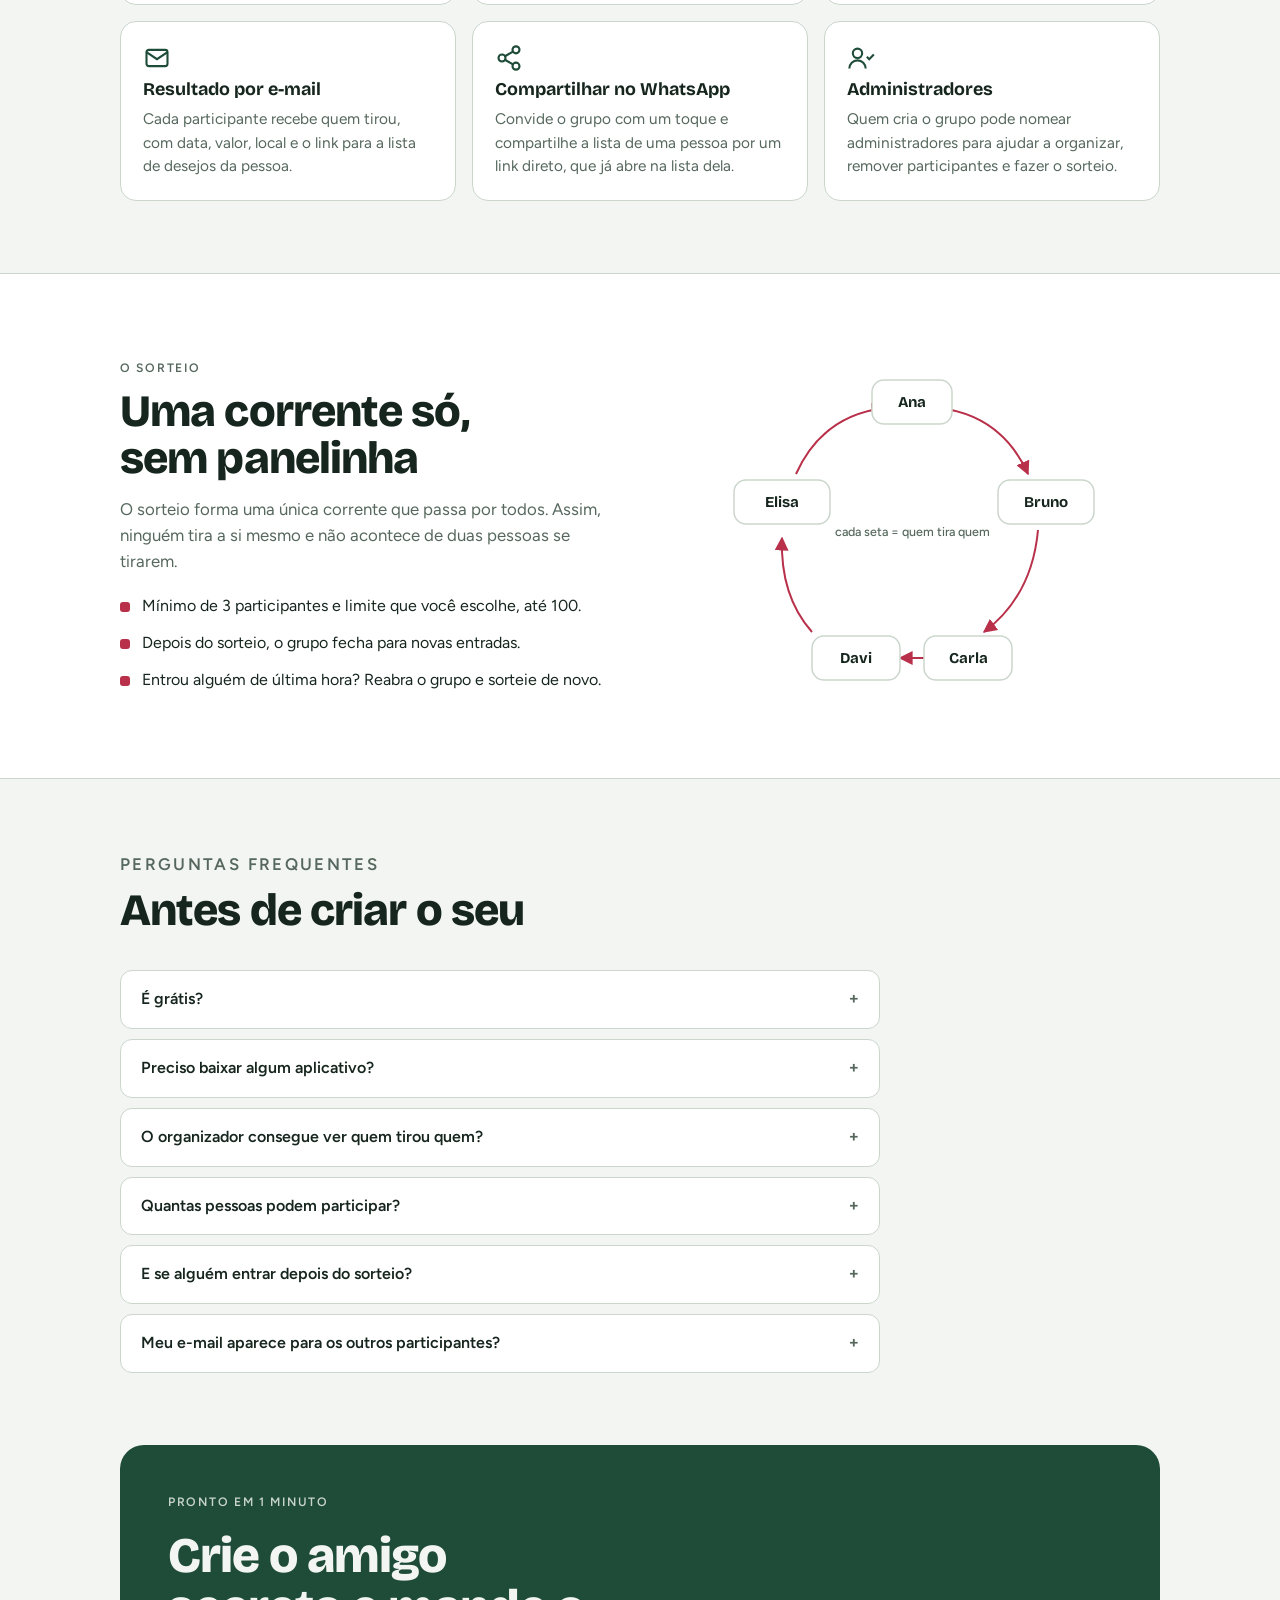
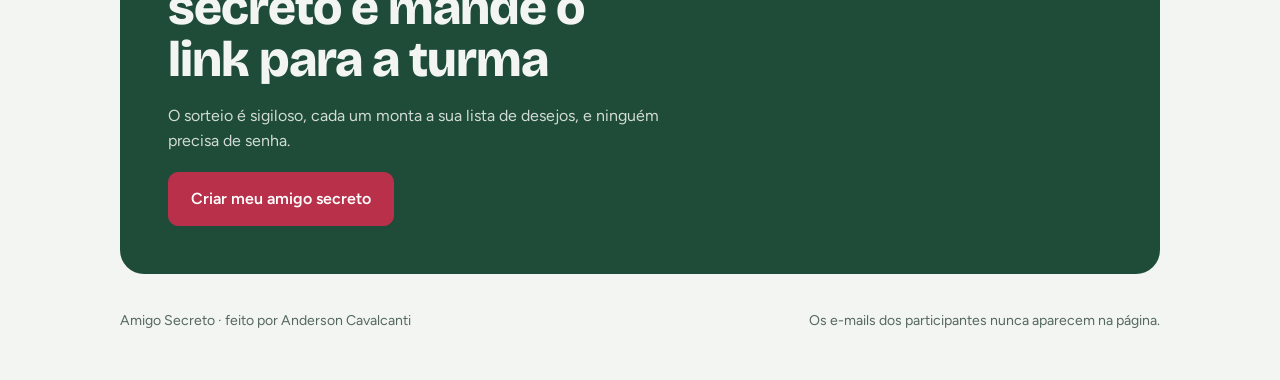
==== commit 5e37c6f9: "Amigo Secreto: landing page do produto em /amigo-secreto" ====
--- a/amigo-secreto/index.html
+++ b/amigo-secreto/index.html
@@ -3,10 +3,10 @@
 <head>
 <meta charset="utf-8">
 <meta name="viewport" content="width=device-width, initial-scale=1, viewport-fit=cover">
-<title>Amigo Secreto</title>
-<meta name="description" content="Veja o que cada participante gostaria de ganhar e monte a sua lista de sugestões.">
-<meta property="og:title" content="Amigo Secreto">
-<meta property="og:description" content="Veja o que cada participante gostaria de ganhar e monte a sua lista de sugestões.">
+<title>Amigo Secreto online com lista de desejos e sorteio por e-mail</title>
+<meta name="description" content="Crie seu amigo secreto em 1 minuto: cada pessoa monta a lista de desejos, o sorteio é sigiloso e cada um recebe quem tirou por e-mail. Grátis e sem senha.">
+<meta property="og:title" content="Amigo Secreto: lista de desejos + sorteio por e-mail">
+<meta property="og:description" content="Crie o grupo, mande o link no WhatsApp e sorteie. Ninguém tira a si mesmo e nem o organizador vê o resultado.">
 <meta property="og:type" content="website">
 <meta name="robots" content="noindex">
 <link rel="icon" href="data:image/svg+xml,%3Csvg xmlns='http://www.w3.org/2000/svg' viewBox='0 0 64 64'%3E%3Crect x='8' y='24' width='48' height='32' rx='4' fill='%231E4C38'/%3E%3Crect x='4' y='16' width='56' height='12' rx='3' fill='%23B8304A'/%3E%3Crect x='28' y='16' width='8' height='40' fill='%23F2F5F1'/%3E%3C/svg%3E">
@@ -14,18 +14,13 @@
 <link rel="preconnect" href="https://fonts.gstatic.com" crossorigin>
 <link rel="stylesheet" href="https://fonts.googleapis.com/css2?family=Bricolage+Grotesque:opsz,wght@12..96,700;12..96,800&family=Figtree:wght@400;500;600&family=JetBrains+Mono:wght@500&display=swap">
 <style>
-/* =====================================================================
-   CONFIGURAÇÃO: depois de publicar o Apps Script, cole a URL dele
-   na constante API_URL, no <script> no fim deste arquivo.
-   ===================================================================== */
-/* Layout: faixa do evento, cartão "Minha lista" (login → editor), e a lista de nomes que abre os detalhes. */
+/* Layout: hero com a "etiqueta de presente" à direita, faixa de 3 passos, grade de recursos, bloco do sorteio, FAQ, CTA final. */
 :root{
   --bg:#F2F5F1; --surface:#FFFFFF; --sunk:#E6ECE5; --line:#CBD6CC;
   --ink:#16261E; --muted:#56685D;
   --pine:#1E4C38; --pine-ink:#F2F5F1;
   --berry:#B8304A; --berry-soft:#F6DDE2;
   --gold:#A87A1C;
-  --ok:#2E7D4F; --warn:#9A5B00; --err:#B3261E;
   --display:"Bricolage Grotesque","Avenir Next","Segoe UI",system-ui,sans-serif;
   --body:"Figtree","Segoe UI",system-ui,-apple-system,sans-serif;
   --mono:"JetBrains Mono",ui-monospace,"SFMono-Regular",Menlo,monospace;
@@ -37,523 +32,264 @@
   --pine:#7CC39C; --pine-ink:#0E1A13;
   --berry:#F0778D; --berry-soft:#3A1E25;
   --gold:#E0B456;
-  --ok:#6FCB93; --warn:#E5A84A; --err:#F28B82;
   color-scheme:dark;
 }}
 *{box-sizing:border-box}
 [hidden]{display:none!important}
-html{-webkit-text-size-adjust:100%}
-body{margin:0;background:var(--bg);color:var(--ink);font-family:var(--body);font-size:15px;line-height:1.5}
-.wrap{max-width:960px;margin:0 auto;padding-left:max(16px, env(safe-area-inset-left, 0px));padding-right:max(16px, env(safe-area-inset-right, 0px));padding-block:32px 64px;display:grid;gap:28px}
-h1,h2,h3{font-family:var(--display);text-wrap:balance;margin:0;line-height:1.1}
-h1{font-size:clamp(2.2rem,6vw,3.4rem);font-weight:800;letter-spacing:-.02em}
-h1 span{color:var(--berry)}
-h2{font-size:1.45rem;font-weight:700}
-h3{font-size:1.08rem;font-weight:700}
+html{-webkit-text-size-adjust:100%;scroll-behavior:smooth}
+@media (prefers-reduced-motion:reduce){html{scroll-behavior:auto}}
+body{margin:0;background:var(--bg);color:var(--ink);font-family:var(--body);font-size:16px;line-height:1.55}
+.wrap{max-width:1080px;margin:0 auto;padding-left:max(20px, env(safe-area-inset-left, 0px));padding-right:max(20px, env(safe-area-inset-right, 0px))}
+h1,h2,h3{font-family:var(--display);margin:0;line-height:1.05;text-wrap:balance}
 p{margin:0}
-a{color:var(--pine)}
-button,input,select,textarea{font:inherit;color:inherit}
-:focus-visible{outline:2px solid var(--berry);outline-offset:2px}
-.eyebrow{font-size:.74rem;text-transform:uppercase;letter-spacing:.12em;color:var(--muted);font-weight:600}
-.lede{color:var(--muted);max-width:62ch}
-
-header{display:grid;gap:14px}
-.strip{display:flex;flex-wrap:wrap;gap:10px}
-.fact{background:var(--surface);border:1px solid var(--line);border-radius:999px;padding:6px 14px;display:flex;gap:8px;align-items:baseline}
-.fact .k{font-size:.72rem;text-transform:uppercase;letter-spacing:.1em;color:var(--muted)}
-.fact b{font-weight:600}
-.fact.empty b{color:var(--muted);font-weight:500}
-
-.btn{border:1px solid var(--line);background:var(--surface);border-radius:8px;padding:9px 16px;cursor:pointer;font-weight:600;display:inline-flex;gap:6px;align-items:center;justify-content:center;text-align:center}
-.btn:hover{border-color:var(--pine)}
-.btn.primary{background:var(--pine);color:var(--pine-ink);border-color:var(--pine)}
-.btn.primary:hover{filter:brightness(1.08)}
-.btn.ghost{background:transparent;border-color:transparent;color:var(--muted);padding:6px 10px}
-.btn.ghost:hover{color:var(--ink)}
-.btn.danger{color:var(--err)}
-.btn[disabled]{opacity:.55;cursor:not-allowed}
-label{display:grid;gap:4px;font-size:.84rem;color:var(--muted);font-weight:500;min-width:0}
-input,select{background:var(--bg);border:1px solid var(--line);border-radius:8px;padding:9px 11px;width:100%;min-width:0;color:var(--ink)}
-input:focus,select:focus{border-color:var(--pine);outline:none;box-shadow:0 0 0 3px color-mix(in srgb, var(--pine) 18%, transparent)}
-.status{font-size:.88rem;color:var(--muted);min-height:1.3em}
-.status.ok{color:var(--ok)} .status.err{color:var(--err)} .status.warn{color:var(--warn)}
-
-/* Card "Minha lista" */
-.panel{background:var(--surface);border:1px solid var(--line);border-radius:14px;padding:22px;display:grid;gap:18px}
-.panel-head{display:flex;flex-wrap:wrap;justify-content:space-between;gap:10px;align-items:flex-end}
-.login{display:grid;gap:12px;max-width:440px}
-.inline{display:flex;gap:8px;flex-wrap:wrap}
-.inline input{flex:1 1 220px}
-.code-input{font-family:var(--mono);letter-spacing:.4em;font-size:1.2rem;text-align:center;max-width:220px}
-.who{display:flex;gap:8px;align-items:center;flex-wrap:wrap;font-size:.9rem;color:var(--muted)}
-.who b{color:var(--ink);font-weight:600;overflow-wrap:anywhere}
-.welcome{display:grid;gap:14px}
-.welcome-sub{color:var(--muted);max-width:60ch}
-.welcome .inline .btn{min-width:160px}
-.grid-profile{display:grid;grid-template-columns:2fr 1fr 1fr;gap:12px}
-.grid-profile .full{grid-column:1/-1}
-.items{display:grid;gap:10px}
-.item-row{display:grid;grid-template-columns:28px 2fr 2fr 1fr 1fr auto;gap:8px;align-items:end;padding:12px;border-radius:10px;background:var(--sunk)}
-.item-row .note{grid-column:2/-1}
-.item-row .num{font-family:var(--mono);color:var(--muted);font-size:.85rem;align-self:center}
-.foot{display:flex;flex-wrap:wrap;gap:10px;align-items:center;justify-content:space-between}
-.confirm{display:flex;gap:8px;align-items:center;flex-wrap:wrap;font-size:.9rem}
-.legend{display:flex;gap:14px;flex-wrap:wrap;font-size:.8rem;color:var(--muted)}
-.legend span{display:inline-flex;gap:6px;align-items:center}
-
-/* Lista de participantes */
-.list-head{display:flex;flex-wrap:wrap;gap:12px;align-items:flex-end;justify-content:space-between}
-.list-head input{max-width:260px}
-.people{display:grid;gap:10px}
-.person{background:var(--surface);border:1px solid var(--line);border-radius:12px;overflow:hidden}
-.person.mine{border-color:var(--pine)}
-.person-btn{all:unset;box-sizing:border-box;width:100%;cursor:pointer;display:grid;grid-template-columns:auto 1fr auto auto;gap:14px;align-items:center;padding:14px 18px}
-.person-btn:focus-visible{outline:2px solid var(--berry);outline-offset:-2px}
-.person-btn:hover{background:var(--sunk)}
-.avatar{width:38px;height:38px;border-radius:50%;display:grid;place-items:center;background:var(--berry-soft);color:var(--berry);font-family:var(--display);font-weight:800;font-size:1rem}
-.person.mine .avatar{background:var(--pine);color:var(--pine-ink)}
-.pname{display:grid;min-width:0}
-.pname b{font-family:var(--display);font-size:1.06rem;overflow-wrap:anywhere}
-.pname small{color:var(--muted);font-size:.8rem}
-.count{font-family:var(--mono);font-size:.78rem;color:var(--muted);white-space:nowrap}
-.chev{width:18px;height:18px;transition:transform .2s;color:var(--muted)}
-.person-btn[aria-expanded="true"] .chev{transform:rotate(180deg)}
-.details{padding:4px 18px 18px 70px;display:grid;gap:12px}
-.chips{display:flex;flex-wrap:wrap;gap:6px}
-.chip{font-size:.78rem;border-radius:999px;padding:2px 10px;background:var(--sunk);color:var(--muted)}
-.gifts{list-style:none;margin:0;padding:0;display:grid;gap:10px}
-.gift{display:grid;grid-template-columns:auto 1fr;gap:4px 10px;padding-top:10px;border-top:1px dashed var(--line)}
-.gift:first-child{border-top:0;padding-top:0}
-.prio{width:9px;height:9px;border-radius:50%;margin-top:7px;display:inline-block}
-.legend .prio{margin:0}
-.prio.alta{background:var(--berry)} .prio.media{background:var(--gold)} .prio.baixa{background:var(--line)}
-.gift-body{min-width:0;display:grid;gap:2px}
-.gift-title{font-weight:600;overflow-wrap:anywhere}
-.gift-meta{display:flex;flex-wrap:wrap;gap:4px 12px;font-size:.84rem;color:var(--muted)}
-.gift-meta .price{font-family:var(--mono);font-size:.8rem;color:var(--ink)}
-.gift-note{font-size:.86rem;color:var(--muted);overflow-wrap:anywhere}
-.avoid{font-size:.86rem;color:var(--muted);border-left:3px solid var(--berry);padding-left:8px}
-.empty-state{border:1.5px dashed var(--line);border-radius:14px;padding:28px;text-align:center;color:var(--muted);display:grid;gap:6px;justify-items:center}
-.notice{background:var(--berry-soft);border-radius:10px;padding:12px 16px;font-size:.92rem}
-footer{color:var(--muted);font-size:.8rem;text-align:center}
-
-@media (max-width:760px){
-  .grid-profile{grid-template-columns:1fr 1fr}
-  .grid-profile .name{grid-column:1/-1}
-  .item-row{grid-template-columns:1fr 1fr}
-  .item-row .num,.item-row .t,.item-row .l,.item-row .note{grid-column:1/-1}
-  .item-row .rm{grid-column:1/-1;justify-self:end}
-  .details{padding-left:18px}
-  .person-btn{grid-template-columns:auto 1fr auto;padding:12px 14px}
-  .count{grid-column:2;grid-row:2;margin-top:-10px}
-  .chev{grid-column:3;grid-row:1}
+a{color:inherit}
+:focus-visible{outline:2px solid var(--berry);outline-offset:3px}
+.eyebrow{font-size:.76rem;text-transform:uppercase;letter-spacing:.14em;color:var(--muted);font-weight:600}
+.btn{display:inline-flex;align-items:center;justify-content:center;gap:8px;text-align:center;text-decoration:none;font-weight:600;border-radius:10px;padding:14px 22px;border:1px solid var(--line);background:var(--surface);color:var(--ink);transition:transform .15s, filter .15s}
+.btn:hover{transform:translateY(-1px)}
+.btn.primary{background:var(--berry);border-color:var(--berry);color:#fff}
+.btn.primary:hover{filter:brightness(1.06)}
+@media (prefers-reduced-motion:reduce){.btn{transition:none}.btn:hover{transform:none}}
+
+/* nav */
+nav{padding-block:18px;display:flex;justify-content:space-between;align-items:center;gap:12px}
+.brand{font-family:var(--display);font-weight:800;font-size:1.15rem;display:inline-flex;align-items:center;gap:10px;text-decoration:none}
+.brand i{width:14px;height:14px;border-radius:4px;background:var(--berry);display:inline-block;box-shadow:6px 6px 0 -2px var(--pine)}
+nav .links{display:flex;gap:18px;align-items:center;font-weight:500;color:var(--muted)}
+nav .links a{text-decoration:none}
+nav .links a:hover{color:var(--ink)}
+nav .btn{padding:10px 16px}
+
+/* hero */
+.hero{display:grid;grid-template-columns:1.1fr .9fr;gap:48px;align-items:center;padding-block:40px 72px}
+.hero h1{font-size:clamp(2.6rem,6.4vw,4.6rem);font-weight:800;letter-spacing:-.03em}
+.hero h1 em{font-style:normal;color:var(--berry)}
+.hero .sub{font-size:1.15rem;color:var(--muted);max-width:52ch;margin-top:20px}
+.cta-row{display:flex;flex-wrap:wrap;gap:12px;margin-top:28px;align-items:center}
+.reassure{display:flex;flex-wrap:wrap;gap:8px 18px;margin-top:20px;color:var(--muted);font-size:.92rem}
+.reassure span{display:inline-flex;gap:6px;align-items:center}
+.reassure span::before{content:"";width:8px;height:8px;border-radius:50%;background:var(--pine)}
+
+/* ilustração: etiqueta de presente com a lista */
+.stage{position:relative;min-height:420px}
+.tag{position:absolute;inset:24px 0 0 32px;background:var(--surface);border:1px solid var(--line);border-radius:10px 26px 26px 10px;padding:28px 28px 24px 52px;display:grid;gap:14px;align-content:start;box-shadow:0 30px 60px -30px color-mix(in srgb, var(--pine) 45%, transparent);transform:rotate(-2.5deg)}
+.tag::before{content:"";position:absolute;left:18px;top:30px;width:14px;height:14px;border-radius:50%;background:var(--bg);border:2px solid var(--line)}
+.tag .who{display:flex;gap:12px;align-items:center}
+.av{width:42px;height:42px;border-radius:50%;display:grid;place-items:center;background:var(--berry-soft);color:var(--berry);font-family:var(--display);font-weight:800}
+.tag .who b{font-family:var(--display);font-size:1.2rem}
+.tag .who small{display:block;color:var(--muted);font-size:.8rem}
+.wish{display:grid;grid-template-columns:auto 1fr auto;gap:10px;align-items:center;padding-top:12px;border-top:1px dashed var(--line);font-size:.95rem}
+.wish:first-of-type{border-top:0;padding-top:0}
+.dot{width:10px;height:10px;border-radius:50%}
+.dot.a{background:var(--berry)} .dot.m{background:var(--gold)} .dot.b{background:var(--line)}
+.wish .p{font-family:var(--mono);font-size:.8rem;color:var(--muted)}
+.ribbon{position:absolute;right:-6px;top:0;background:var(--pine);color:var(--pine-ink);font-weight:600;font-size:.85rem;padding:8px 14px;border-radius:999px;transform:rotate(4deg)}
+.reveal-chip{position:absolute;left:0;bottom:6px;background:var(--surface);border:2px solid var(--berry);border-radius:14px;padding:12px 16px;display:grid;gap:2px;transform:rotate(2deg)}
+.reveal-chip small{color:var(--muted);font-size:.75rem;text-transform:uppercase;letter-spacing:.1em}
+.reveal-chip b{font-family:var(--display);font-size:1.4rem;color:var(--berry)}
+
+/* seções */
+section{padding-block:72px}
+.band{background:var(--surface);border-block:1px solid var(--line)}
+.sec-head{display:grid;gap:10px;max-width:640px;margin-bottom:36px}
+.sec-head h2{font-size:clamp(1.9rem,4vw,2.8rem);font-weight:800;letter-spacing:-.02em}
+.sec-head p{color:var(--muted);font-size:1.05rem}
+
+.steps{display:grid;grid-template-columns:repeat(3,minmax(0,1fr));gap:20px;counter-reset:st}
+.step{display:grid;gap:10px;align-content:start}
+.step .n{font-family:var(--mono);font-size:.85rem;color:var(--berry)}
+.step h3{font-size:1.35rem}
+.step p{color:var(--muted)}
+
+.features{display:grid;grid-template-columns:repeat(3,minmax(0,1fr));gap:16px}
+.feat{background:var(--surface);border:1px solid var(--line);border-radius:16px;padding:22px;display:grid;gap:8px;align-content:start}
+.feat svg{width:28px;height:28px;color:var(--pine)}
+.feat h3{font-size:1.12rem}
+.feat p{color:var(--muted);font-size:.96rem}
+
+/* sorteio */
+.draw{display:grid;grid-template-columns:1fr 1fr;gap:48px;align-items:center}
+.draw ul{list-style:none;padding:0;margin:20px 0 0;display:grid;gap:12px}
+.draw li{display:grid;grid-template-columns:auto 1fr;gap:12px;align-items:start}
+.draw li::before{content:"";width:10px;height:10px;border-radius:3px;background:var(--berry);margin-top:8px}
+.cycle{width:100%;max-width:420px;justify-self:center}
+.cycle text{font-family:var(--display);font-weight:700;font-size:15px;fill:var(--ink)}
+.cycle .node{fill:var(--surface);stroke:var(--line);stroke-width:1.5}
+.cycle .edge{fill:none;stroke:var(--berry);stroke-width:2}
+.cycle .cap{font-family:var(--body);font-weight:500;font-size:12.5px;fill:var(--muted)}
+
+/* FAQ */
+.faq{display:grid;gap:10px;max-width:760px}
+.faq details{background:var(--surface);border:1px solid var(--line);border-radius:12px;padding:16px 20px}
+.faq summary{cursor:pointer;font-weight:600;list-style:none;display:flex;justify-content:space-between;gap:12px}
+.faq summary::-webkit-details-marker{display:none}
+.faq summary::after{content:"+";font-family:var(--mono);color:var(--muted)}
+.faq details[open] summary::after{content:"–"}
+.faq details p{color:var(--muted);margin-top:10px}
+
+/* CTA final */
+.final{background:var(--pine);color:var(--pine-ink);border-radius:24px;padding:48px;display:grid;gap:18px;justify-items:start}
+.final h2{font-size:clamp(2rem,4.6vw,3.1rem);font-weight:800;letter-spacing:-.02em;max-width:18ch}
+.final p{opacity:.85;max-width:52ch}
+.final .btn.primary{background:var(--berry);border-color:var(--berry)}
+footer{padding-block:36px 48px;color:var(--muted);font-size:.88rem;display:flex;justify-content:space-between;gap:12px;flex-wrap:wrap}
+footer a{text-decoration:none}
+
+@media (max-width:900px){
+  .hero,.draw{grid-template-columns:1fr}
+  .stage{min-height:400px;max-width:480px;width:100%}
+  .features{grid-template-columns:1fr 1fr}
 }
-@media (prefers-reduced-motion:reduce){.chev{transition:none}}
+@media (max-width:620px){
+  nav .links a:not(.btn){display:none}
+  .steps,.features{grid-template-columns:1fr}
+  section{padding-block:56px}
+  .final{padding:32px 24px}
+  .tag{inset:24px 0 0 8px;padding-left:44px}
+}
 </style>
 </head>
 <body>
 <div class="wrap">
-
-  <header>
-    <p class="eyebrow">Lista de desejos compartilhada</p>
-    <h1>Amigo <span>Secreto</span></h1>
-    <p class="lede">Veja o que cada participante gostaria de ganhar. Para montar ou alterar a sua lista, entre com seu e-mail: você recebe um código e pronto, sem senha.</p>
-    <div class="strip" id="strip"></div>
+  <nav aria-label="Principal">
+    <a class="brand" href="/amigo-secreto"><i aria-hidden="true"></i>Amigo Secreto</a>
+    <div class="links">
+      <a href="#como-funciona">Como funciona</a>
+      <a href="#recursos">Recursos</a>
+      <a href="#perguntas">Perguntas</a>
+      <a class="btn" href="/amigo-secreto/novo">Entrar</a>
+    </div>
+  </nav>
+
+  <header class="hero">
+    <div>
+      <p class="eyebrow">Amigo secreto online · grátis</p>
+      <h1>Ninguém mais ganha <em>meia</em> no amigo secreto.</h1>
+      <p class="sub">Crie o grupo em 1 minuto, mande o link no WhatsApp e cada pessoa monta a lista de desejos dela. No sorteio, cada um descobre quem tirou na tela e recebe por e-mail.</p>
+      <div class="cta-row">
+        <a class="btn primary" href="/amigo-secreto/novo">Criar meu amigo secreto</a>
+        <a class="btn" href="#como-funciona">Ver como funciona</a>
+      </div>
+      <div class="reassure"><span>Sem senha</span><span>Sem baixar app</span><span>Sorteio sigiloso</span></div>
+    </div>
+
+    <div class="stage" aria-hidden="true">
+      <div class="tag">
+        <div class="who"><span class="av">MA</span><div><b>Marina</b><small>3 sugestões · camiseta M</small></div></div>
+        <div class="wish"><span class="dot a"></span><span>Livro "Tudo é rio"</span><span class="p">R$ 55</span></div>
+        <div class="wish"><span class="dot m"></span><span>Caneca térmica</span><span class="p">R$ 90</span></div>
+        <div class="wish"><span class="dot b"></span><span>Planta suculenta</span><span class="p">R$ 30</span></div>
+      </div>
+      <span class="ribbon">Lista de desejos</span>
+      <div class="reveal-chip"><small>Seu amigo secreto é</small><b>Marina</b></div>
+    </div>
   </header>
-
-  <p class="notice" id="setupNotice" hidden>Falta configurar: cole a URL do Apps Script na constante <b>API_URL</b> no fim deste arquivo.</p>
-
-  <!-- ============ Minha lista ============ -->
-  <section class="panel" aria-labelledby="meTitle">
-    <div class="panel-head">
-      <div>
-        <p class="eyebrow" id="meEyebrow">Sua lista</p>
-        <h2 id="meTitle">Monte a sua lista de presentes</h2>
-      </div>
-      <div class="who" id="who" hidden>
-        <button class="btn ghost" type="button" id="logoutBtn">Sair</button>
-      </div>
-    </div>
-
-    <!-- Passo 1: e-mail -->
-    <form class="login" id="stepEmail">
-      <label for="email">Seu e-mail</label>
-      <div class="inline">
-        <input id="email" type="email" autocomplete="email" inputmode="email" required placeholder="voce@email.com">
-        <button class="btn primary" type="submit" id="sendCodeBtn">Receber código</button>
-      </div>
-      <p class="status" id="emailStatus"></p>
-    </form>
-
-    <!-- Passo 2: código -->
-    <form class="login" id="stepCode" hidden>
-      <p>Enviamos um código de 6 dígitos para <b id="codeEmail"></b>. Confira também a caixa de spam.</p>
-      <label for="code">Código</label>
-      <div class="inline">
-        <input id="code" class="code-input" inputmode="numeric" autocomplete="one-time-code" maxlength="6" pattern="[0-9]{6}" required placeholder="000000">
-        <button class="btn primary" type="submit" id="verifyBtn">Entrar</button>
-      </div>
-      <div class="inline">
-        <button class="btn ghost" type="button" id="resendBtn">Reenviar código</button>
-        <button class="btn ghost" type="button" id="changeEmailBtn">Usar outro e-mail</button>
-      </div>
-      <p class="status" id="codeStatus"></p>
-    </form>
-
-    <!-- Passo 3: boas-vindas -->
-    <div class="welcome" id="welcome" hidden>
-      <p class="welcome-sub" id="welcomeSub"></p>
-      <div class="inline">
-        <button class="btn primary" type="button" id="goListsBtn">Ver listas</button>
-        <button class="btn" type="button" id="toggleEditBtn" aria-controls="editor" aria-expanded="false">Editar minha lista</button>
-      </div>
-      <p class="status" id="welcomeStatus"></p>
-    </div>
-
-    <!-- Passo 4: editor (abre pelo botão) -->
-    <form id="editor" hidden>
-      <div style="display:grid;gap:18px">
-        <div class="legend" aria-label="Legenda de prioridade">
-          <span><i class="prio alta"></i>Quero muito</span>
-          <span><i class="prio media"></i>Gostaria</span>
-          <span><i class="prio baixa"></i>Se der</span>
-        </div>
-        <div class="grid-profile">
-          <label class="name">Seu nome (como o grupo te conhece)<input id="fName" maxlength="60" required placeholder="ex.: Ana Paula"></label>
-          <label>Camiseta<input id="fShirt" maxlength="10" placeholder="P, M, G…"></label>
-          <label>Calçado<input id="fShoe" maxlength="10" placeholder="ex.: 39"></label>
-          <label class="full">Prefiro não ganhar (opcional)<input id="fAvoid" maxlength="200" placeholder="ex.: perfume, chocolate amargo, canecas"></label>
-        </div>
-        <div class="items" id="items"></div>
-        <div><button class="btn" type="button" id="addItem">+ Adicionar sugestão</button></div>
-        <div class="foot">
-          <p class="status" id="saveStatus"></p>
-          <div class="inline">
-            <span class="confirm" id="delConfirm" hidden>Apagar sua lista inteira?
-              <button class="btn danger" type="button" id="delYes">Apagar</button>
-              <button class="btn ghost" type="button" id="delNo">Cancelar</button>
-            </span>
-            <button class="btn ghost danger" type="button" id="delBtn" hidden>Apagar lista</button>
-            <button class="btn primary" type="submit" id="saveBtn">Salvar minha lista</button>
-          </div>
-        </div>
-      </div>
-    </form>
-  </section>
-
-  <!-- ============ Participantes ============ -->
-  <section style="display:grid;gap:16px" aria-labelledby="allTitle">
-    <div class="list-head">
-      <div>
-        <p class="eyebrow" id="count">Participantes</p>
-        <h2 id="allTitle">Confira a lista dos seus amigos</h2>
-      </div>
-      <input id="search" type="search" placeholder="Buscar pelo nome" aria-label="Buscar participante">
-    </div>
-    <p class="status" id="listStatus">Carregando as listas…</p>
-    <div class="people" id="people"></div>
-    <div class="empty-state" id="emptyAll" hidden>
-      <h3>Nenhuma lista ainda</h3>
-      <p>Os nomes aparecem aqui assim que cada participante salvar as suas sugestões.</p>
-    </div>
-  </section>
-
-  <footer>Os e-mails dos participantes não aparecem para ninguém.</footer>
 </div>
 
-<script>
-/* ===================== CONFIGURAÇÃO ===================== */
-const API_URL = "https://script.google.com/macros/s/AKfycbyrHDc8ZFofkC_3z4vws6zHkSutDQPmeYGOWimdeA35DCxJwbclmO2ZmY-ei08ScX73/exec"; // termina em /exec
-/* ======================================================== */
-
-(function(){
-  "use strict";
-  const $ = id => document.getElementById(id);
-  const MAX_ITEMS = 15;
-  const PRIO = {alta:"Quero muito", media:"Gostaria", baixa:"Se der"};
-  const PRIO_ORDER = ["alta","media","baixa"];
-  const S = {token:null, email:null, me:null, people:[], event:{}, draft:null, dirty:false, busy:false, open:new Set()};
-
-  /* ---------- utilidades ---------- */
-  const store = {
-    get(k){ try{ return localStorage.getItem(k); }catch(e){ return null; } },
-    set(k,v){ try{ localStorage.setItem(k,v); }catch(e){} },
-    del(k){ try{ localStorage.removeItem(k); }catch(e){} }
-  };
-  const el = (tag, cls, text) => { const n=document.createElement(tag); if(cls) n.className=cls; if(text!=null) n.textContent=text; return n; };
-  const newId = () => Math.random().toString(36).slice(2,10);
-  const blankItem = () => ({id:newId(), title:"", link:"", price:"", priority:"media", note:""});
-  const safeUrl = u => { try{ const x=new URL(String(u||"").trim()); return /^https?:$/.test(x.protocol) ? x.href : null; }catch(e){ return null; } };
-  const status = (id,msg,kind) => { const n=$(id); n.textContent=msg||""; n.className="status"+(kind?" "+kind:""); };
-  const fmtDate = d => { if(!d) return ""; const p=String(d).split("-"); return p.length===3 ? `${p[2]}/${p[1]}/${p[0]}` : d; };
-  const fmtWhen = iso => { if(!iso) return ""; const t=new Date(iso); if(isNaN(t)) return ""; return "atualizada em "+t.toLocaleDateString("pt-BR"); };
-  const initials = name => (String(name||"?").trim().split(/\s+/).slice(0,2).map(w=>w[0]||"").join("") || "?").toUpperCase();
-  const configured = () => /^https:\/\/script\.google\.com\/macros\/s\/.+\/exec$/.test(API_URL);
-
-  /* ---------- API ---------- */
-  async function apiGet(){
-    const r = await fetch(API_URL + "?action=data", {method:"GET", redirect:"follow"});
-    const j = await r.json();
-    if(!j.ok) throw new Error(j.error||"Erro");
-    return j.data;
-  }
-  async function apiPost(action, data){
-    const r = await fetch(API_URL, {method:"POST", redirect:"follow",
-      headers:{"Content-Type":"text/plain;charset=utf-8"}, body:JSON.stringify(Object.assign({action}, data||{}))});
-    const j = await r.json();
-    if(!j.ok) throw new Error(j.error||"Erro");
-    return j.data;
-  }
-  const netMsg = e => (e && e.message && !/fetch|network|JSON/i.test(e.message)) ? e.message : "Não foi possível conectar. Verifique sua internet e tente de novo.";
-
-  /* ---------- evento ---------- */
-  function renderStrip(){
-    const s=$("strip"); s.replaceChildren();
-    const e=S.event||{};
-    [["Troca",fmtDate(e.date)],["Valor sugerido",e.budget],["Local",e.place]].forEach(([k,v])=>{
-      const f=el("div","fact"+(v?"":" empty")); f.append(el("span","k",k), el("b",null,v||"a definir")); s.append(f);
-    });
-  }
-
-  /* ---------- participantes ---------- */
-  function sortedItems(items){ return (items||[]).slice().sort((a,b)=>PRIO_ORDER.indexOf(a.priority)-PRIO_ORDER.indexOf(b.priority)); }
-  function renderPeople(){
-    const q=$("search").value.trim().toLowerCase();
-    const myId = S.me && S.me.id;
-    const list = S.people.filter(p=>!q || (p.name||"").toLowerCase().includes(q))
-      .sort((a,b)=> a.id===myId ? -1 : b.id===myId ? 1 : (a.name||"").localeCompare(b.name||"","pt-BR"));
-    $("count").textContent = `${S.people.length} ${S.people.length===1?"participante":"participantes"}`;
-    $("emptyAll").hidden = S.people.length>0;
-    const box=$("people"); box.replaceChildren();
-    list.forEach(p=>{
-      const mine = p.id===myId;
-      const card=el("article","person"+(mine?" mine":""));
-      const btn=el("button","person-btn"); btn.type="button";
-      const panelId="det-"+p.id; btn.setAttribute("aria-controls",panelId);
-      const open=S.open.has(p.id); btn.setAttribute("aria-expanded", String(open));
-      const nm=el("span","pname"); nm.append(el("b",null,(p.name||"Sem nome")+(mine?" (você)":"")), el("small",null,fmtWhen(p.updatedAt)));
-      const n=(p.items||[]).length;
-      btn.append(el("span","avatar",initials(p.name)), nm, el("span","count",`${n} ${n===1?"sugestão":"sugestões"}`));
-      btn.insertAdjacentHTML("beforeend",'<svg class="chev" viewBox="0 0 24 24" fill="none" stroke="currentColor" stroke-width="2" aria-hidden="true"><path d="M6 9l6 6 6-6"/></svg>');
-      btn.onclick=()=>{ S.open.has(p.id)?S.open.delete(p.id):S.open.add(p.id); renderPeople(); };
-      card.append(btn);
-
-      const det=el("div","details"); det.id=panelId; det.hidden=!open;
-      if(open){
-        const chips=el("div","chips");
-        if(p.shirt) chips.append(el("span","chip","Camiseta "+p.shirt));
-        if(p.shoe) chips.append(el("span","chip","Calçado "+p.shoe));
-        if(chips.children.length) det.append(chips);
-        const ul=el("ul","gifts");
-        sortedItems(p.items).forEach(it=>{
-          const li=el("li","gift");
-          const dot=el("i","prio "+(PRIO[it.priority]?it.priority:"media")); dot.title=PRIO[it.priority]||PRIO.media;
-          const body=el("div","gift-body"); body.append(el("span","gift-title",it.title));
-          const meta=el("div","gift-meta");
-          if(it.price) meta.append(el("span","price",it.price));
-          const url=safeUrl(it.link);
-          if(url){ const a=el("a",null,"Ver referência ↗"); a.href=url; a.target="_blank"; a.rel="noopener noreferrer nofollow"; meta.append(a); }
-          if(meta.children.length) body.append(meta);
-          if(it.note) body.append(el("span","gift-note",it.note));
-          li.append(dot,body); ul.append(li);
-        });
-        det.append(ul);
-        if(p.avoid) det.append(el("p","avoid","Prefere não ganhar: "+p.avoid));
-      }
-      card.append(det);
-      box.append(card);
-    });
-  }
-  $("search").addEventListener("input", renderPeople);
-
-  async function loadPublic(silent){
-    try{
-      const d = await apiGet();
-      S.event=d.event||{}; S.people=d.people||[];
-      renderStrip(); renderPeople(); status("listStatus","");
-      $("listStatus").hidden=true;
-    }catch(e){ if(!silent){ status("listStatus", netMsg(e), "err"); $("listStatus").hidden=false; } }
-  }
-
-  /* ---------- telas de login ---------- */
-  function show(step){
-    $("stepEmail").hidden = step!=="email";
-    $("stepCode").hidden = step!=="code";
-    $("welcome").hidden = step!=="editor";
-    $("editor").hidden = !(step==="editor" && S.editing);
-    $("who").hidden = step!=="editor";
-    $("toggleEditBtn").hidden = !S.me;
-    $("toggleEditBtn").textContent = S.editing ? "Fechar edição" : "Editar minha lista";
-    $("toggleEditBtn").setAttribute("aria-expanded", String(!!S.editing));
-    if(step!=="editor"){ $("meEyebrow").textContent="Sua lista"; $("meTitle").textContent="Monte a sua lista de presentes"; }
-  }
-
-  function firstName(n){ return String(n||"").trim().split(/\s+/)[0] || ""; }
-  function renderGreeting(){
-    const fn = S.me ? firstName(S.me.name) : "";
-    $("meEyebrow").textContent = "Bem-vindo(a)";
-    $("meTitle").textContent = fn ? `Olá, ${fn}!` : "Olá! Vamos montar a sua lista?";
-    $("welcomeSub").textContent = S.me
-      ? "Veja as listas dos participantes ou edite a sua lista de desejos."
-      : "Preencha seu nome e as sugestões de presente que você gostaria de ganhar.";
-  }
-
-  $("goListsBtn").onclick=()=>{ $("allTitle").scrollIntoView({behavior:"smooth", block:"start"}); $("search").focus({preventScroll:true}); };
-  $("toggleEditBtn").onclick=()=>{
-    if(S.editing && S.dirty){ status("saveStatus","Salve ou desfaça as alterações antes de fechar.","warn"); return; }
-    S.editing=!S.editing; status("welcomeStatus",""); show("editor");
-    if(S.editing) $("editor").scrollIntoView({behavior:"smooth", block:"start"});
-  };
-
-  $("stepEmail").addEventListener("submit", async e=>{
-    e.preventDefault(); if(S.busy) return;
-    const email=$("email").value.trim().toLowerCase();
-    if(!/^[^\s@]+@[^\s@]+\.[^\s@]{2,}$/.test(email)){ status("emailStatus","Digite um e-mail válido.","err"); return; }
-    S.busy=true; $("sendCodeBtn").disabled=true; status("emailStatus","Enviando código…");
-    try{
-      await apiPost("requestCode",{email});
-      S.email=email; store.set("as_email",email);
-      $("codeEmail").textContent=email; $("code").value=""; status("codeStatus","");
-      show("code"); $("code").focus();
-    }catch(err){ status("emailStatus", netMsg(err), "err"); }
-    finally{ S.busy=false; $("sendCodeBtn").disabled=false; }
-  });
-
-  $("code").addEventListener("input", ()=>{ $("code").value=$("code").value.replace(/\D/g,"").slice(0,6); if($("code").value.length===6) $("stepCode").requestSubmit(); });
-
-  $("stepCode").addEventListener("submit", async e=>{
-    e.preventDefault(); if(S.busy) return;
-    const code=$("code").value.trim();
-    if(code.length!==6){ status("codeStatus","O código tem 6 dígitos.","err"); return; }
-    S.busy=true; $("verifyBtn").disabled=true; status("codeStatus","Conferindo…");
-    try{
-      const r = await apiPost("verifyCode",{email:S.email, code});
-      S.token=r.token; store.set("as_token", r.token);
-      enterEditor(r.me, r.email);
-    }catch(err){ status("codeStatus", netMsg(err), "err"); $("code").select(); }
-    finally{ S.busy=false; $("verifyBtn").disabled=false; }
-  });
-
-  $("resendBtn").onclick=async()=>{
-    if(S.busy) return; S.busy=true; status("codeStatus","Reenviando…");
-    try{ await apiPost("requestCode",{email:S.email}); status("codeStatus","Novo código enviado.","ok"); }
-    catch(err){ status("codeStatus", netMsg(err), "err"); }
-    finally{ S.busy=false; }
-  };
-  $("changeEmailBtn").onclick=()=>{ show("email"); $("email").focus(); };
-
-  $("logoutBtn").onclick=async()=>{
-    const t=S.token; S.token=null; S.me=null; S.editing=false; S.dirty=false; store.del("as_token");
-    show("email"); status("emailStatus","Você saiu. Para editar de novo, peça um novo código."); renderPeople();
-    try{ await apiPost("logout",{token:t}); }catch(e){}
-  };
-
-  function sessionExpired(){
-    S.token=null; store.del("as_token");
-    $("email").value=S.email||store.get("as_email")||"";
-    show("email"); status("emailStatus","Sua sessão expirou. Peça um novo código para continuar.","warn");
-  }
-
-  /* ---------- editor ---------- */
-  function enterEditor(me, email){
-    S.me=me; S.email=email||S.email;
-    S.draft = me ? JSON.parse(JSON.stringify(me)) : {name:"", shirt:"", shoe:"", avoid:"", items:[]};
-    if(!S.draft.items || !S.draft.items.length) S.draft.items=[blankItem()];
-    S.draft.items.forEach(it=>{ if(!it.id) it.id=newId(); });
-    S.dirty=false;
-    S.editing = !me;            // sem lista: abre o editor direto; com lista: começa fechado
-    renderGreeting(); renderEditor(); show("editor"); renderPeople();
-    status("saveStatus", ""); status("welcomeStatus", "");
-  }
-
-  function field(label,cls,control){ const l=el("label",cls,label); l.append(control); return l; }
-  function inp(k,v,ph,max,i,type){ const n=el("input"); n.id=`it-${i}-${k}`; n.dataset.k=k; n.value=v||""; n.placeholder=ph; n.maxLength=max; if(type) n.type=type; return n; }
-
-  function renderEditor(){
-    const d=S.draft;
-    $("fName").value=d.name||""; $("fShirt").value=d.shirt||""; $("fShoe").value=d.shoe||""; $("fAvoid").value=d.avoid||"";
-    $("delBtn").hidden=!S.me; $("delConfirm").hidden=true;
-    const box=$("items"); box.replaceChildren();
-    d.items.forEach((it,i)=>{
-      const row=el("div","item-row");
-      row.append(el("span","num",String(i+1).padStart(2,"0")));
-      row.append(field("Presente","t",inp("title",it.title,"ex.: Fone bluetooth",80,i)));
-      row.append(field("Link de referência (opcional)","l",inp("link",it.link,"https://…",400,i,"url")));
-      row.append(field("Faixa de preço","p",inp("price",it.price,"ex.: R$ 120",30,i)));
-      const sel=el("select"); sel.id=`it-${i}-priority`; sel.dataset.k="priority";
-      Object.entries(PRIO).forEach(([v,t])=>{ const o=el("option",null,t); o.value=v; if((it.priority||"media")===v) o.selected=true; sel.append(o); });
-      row.append(field("Prioridade","pr",sel));
-      const rm=el("button","btn ghost rm","Remover"); rm.type="button"; rm.dataset.rm=it.id; rm.setAttribute("aria-label",`Remover sugestão ${i+1}`);
-      row.append(rm);
-      row.append(field("Observação (cor, tamanho, modelo…)","note",inp("note",it.note,"opcional",200,i)));
-      box.append(row);
-    });
-    $("addItem").disabled = d.items.length>=MAX_ITEMS;
-  }
-
-  function readForm(){
-    const d=S.draft;
-    d.name=$("fName").value.trim(); d.shirt=$("fShirt").value.trim(); d.shoe=$("fShoe").value.trim(); d.avoid=$("fAvoid").value.trim();
-    [...$("items").children].forEach((row,i)=>{ const it=d.items[i]; if(!it) return; row.querySelectorAll("[data-k]").forEach(x=>{ it[x.dataset.k]=x.value.trim(); }); });
-  }
-
-  $("editor").addEventListener("input", ()=>{ S.dirty=true; status("saveStatus","Alterações não salvas.","warn"); });
-  $("addItem").onclick=()=>{ readForm(); if(S.draft.items.length<MAX_ITEMS){ S.draft.items.push(blankItem()); S.dirty=true; renderEditor(); const n=$(`it-${S.draft.items.length-1}-title`); n&&n.focus(); } };
-  $("items").addEventListener("click", e=>{
-    const id=e.target.dataset && e.target.dataset.rm; if(!id) return;
-    readForm(); S.draft.items=S.draft.items.filter(x=>x.id!==id); if(!S.draft.items.length) S.draft.items=[blankItem()];
-    S.dirty=true; renderEditor(); status("saveStatus","Alterações não salvas.","warn");
-  });
-
-  $("editor").addEventListener("submit", async e=>{
-    e.preventDefault(); if(S.busy) return;
-    readForm();
-    const d=S.draft;
-    if(!d.name){ status("saveStatus","Coloque seu nome para o grupo saber de quem é a lista.","err"); $("fName").focus(); return; }
-    const items=d.items.filter(x=>x.title).map(x=>({id:x.id,title:x.title,link:safeUrl(x.link)||"",price:x.price,priority:x.priority,note:x.note}));
-    if(!items.length){ status("saveStatus","Adicione pelo menos uma sugestão de presente.","err"); return; }
-    const badLink=d.items.some(x=>x.link && !safeUrl(x.link));
-    S.busy=true; $("saveBtn").disabled=true; status("saveStatus","Salvando…");
-    try{
-      const r = await apiPost("saveMyList",{token:S.token, payload:{name:d.name,shirt:d.shirt,shoe:d.shoe,avoid:d.avoid,items}});
-      S.people=r.people||S.people; enterEditor(r.me, S.email);
-      if(r.me) S.open.add(r.me.id);
-      renderPeople();
-      status("welcomeStatus", badLink ? "Lista salva. Um link não parecia válido e ficou de fora." : "Lista salva! Para mudar algo, é só clicar em Editar minha lista.", badLink?"warn":"ok");
-    }catch(err){
-      if(err.message==="SESSAO_EXPIRADA"){ sessionExpired(); }
-      else status("saveStatus", netMsg(err), "err");
-    }finally{ S.busy=false; $("saveBtn").disabled=false; }
-  });
-
-  $("delBtn").onclick=()=>{ $("delConfirm").hidden=false; $("delBtn").hidden=true; };
-  $("delNo").onclick=()=>{ $("delConfirm").hidden=true; $("delBtn").hidden=false; };
-  $("delYes").onclick=async()=>{
-    if(S.busy) return; S.busy=true; status("saveStatus","Apagando…");
-    try{ const r=await apiPost("deleteMyList",{token:S.token}); S.people=r.people||[]; enterEditor(null,S.email); status("saveStatus","Lista apagada.","ok"); }
-    catch(err){ if(err.message==="SESSAO_EXPIRADA") sessionExpired(); else status("saveStatus", netMsg(err), "err"); }
-    finally{ S.busy=false; }
-  };
-
-  window.addEventListener("beforeunload", e=>{ if(S.dirty){ e.preventDefault(); e.returnValue=""; } });
-
-  /* ---------- início ---------- */
-  renderStrip();
-  if(!configured()){
-    $("setupNotice").hidden=false; status("listStatus","As listas aparecem aqui depois da configuração.","warn");
-    $("sendCodeBtn").disabled=true; return;
-  }
-  $("email").value = store.get("as_email") || "";
-  loadPublic(false);
-  setInterval(()=>{ if(document.visibilityState==="visible") loadPublic(true); }, 60000);
-
-  const saved=store.get("as_token");
-  if(saved){
-    S.token=saved; S.email=store.get("as_email");
-    apiPost("getMe",{token:saved}).then(r=>enterEditor(r.me, r.email))
-      .catch(err=>{ if(err.message==="SESSAO_EXPIRADA") sessionExpired(); else { show("email"); } });
-  }
-})();
-</script>
+<section class="band" id="como-funciona">
+  <div class="wrap">
+    <div class="sec-head">
+      <p class="eyebrow">Como funciona</p>
+      <h2>Do convite ao sorteio em três passos</h2>
+      <p>Tudo acontece num link só, que você manda no grupo do WhatsApp.</p>
+    </div>
+    <div class="steps">
+      <div class="step"><span class="n">01</span><h3>Crie o grupo</h3><p>Dê um nome, defina data, valor sugerido, local e quantas pessoas podem entrar.</p></div>
+      <div class="step"><span class="n">02</span><h3>Cada um monta a lista</h3><p>A pessoa entra com o e-mail, recebe um código e coloca o que gostaria de ganhar, com link e faixa de preço.</p></div>
+      <div class="step"><span class="n">03</span><h3>Sorteie</h3><p>Com um clique, cada participante recebe por e-mail quem tirou e pode revelar na tela, junto com a lista de desejos.</p></div>
+    </div>
+  </div>
+</section>
+
+<section id="recursos">
+  <div class="wrap">
+    <div class="sec-head">
+      <p class="eyebrow">Recursos</p>
+      <h2>Feito para o amigo secreto dar certo</h2>
+    </div>
+    <div class="features">
+      <article class="feat">
+        <svg viewBox="0 0 24 24" fill="none" stroke="currentColor" stroke-width="1.8" aria-hidden="true"><path d="M4 6h16M4 12h16M4 18h10"/></svg>
+        <h3>Lista de desejos</h3><p>Até 15 sugestões por pessoa, com prioridade, faixa de preço, link de referência e o que a pessoa prefere não ganhar.</p>
+      </article>
+      <article class="feat">
+        <svg viewBox="0 0 24 24" fill="none" stroke="currentColor" stroke-width="1.8" aria-hidden="true"><rect x="5" y="11" width="14" height="9" rx="2"/><path d="M8 11V8a4 4 0 0 1 8 0v3"/></svg>
+        <h3>Login sem senha</h3><p>A pessoa digita o e-mail e recebe um código de 6 dígitos. Não há senha para esquecer nem cadastro longo.</p>
+      </article>
+      <article class="feat">
+        <svg viewBox="0 0 24 24" fill="none" stroke="currentColor" stroke-width="1.8" aria-hidden="true"><path d="M4 12a8 8 0 1 0 2.3-5.6M4 4v4h4"/></svg>
+        <h3>Sorteio sigiloso</h3><p>Ninguém tira a si mesmo, e nem o organizador vê quem tirou quem. Cada um só enxerga o próprio par.</p>
+      </article>
+      <article class="feat">
+        <svg viewBox="0 0 24 24" fill="none" stroke="currentColor" stroke-width="1.8" aria-hidden="true"><rect x="3" y="5" width="18" height="14" rx="2"/><path d="M3 7l9 6 9-6"/></svg>
+        <h3>Resultado por e-mail</h3><p>Cada participante recebe quem tirou, com data, valor, local e o link para a lista de desejos da pessoa.</p>
+      </article>
+      <article class="feat">
+        <svg viewBox="0 0 24 24" fill="none" stroke="currentColor" stroke-width="1.8" aria-hidden="true"><circle cx="18" cy="5" r="3"/><circle cx="6" cy="12" r="3"/><circle cx="18" cy="19" r="3"/><path d="M8.6 10.5l6.8-4M8.6 13.5l6.8 4"/></svg>
+        <h3>Compartilhar no WhatsApp</h3><p>Convide o grupo com um toque e compartilhe a lista de uma pessoa por um link direto, que já abre na lista dela.</p>
+      </article>
+      <article class="feat">
+        <svg viewBox="0 0 24 24" fill="none" stroke="currentColor" stroke-width="1.8" aria-hidden="true"><circle cx="9" cy="8" r="4"/><path d="M2 21a7 7 0 0 1 14 0M17 11l2 2 4-4"/></svg>
+        <h3>Administradores</h3><p>Quem cria o grupo pode nomear administradores para ajudar a organizar, remover participantes e fazer o sorteio.</p>
+      </article>
+    </div>
+  </div>
+</section>
+
+<section class="band">
+  <div class="wrap draw">
+    <div>
+      <p class="eyebrow">O sorteio</p>
+      <h2 style="font-size:clamp(1.9rem,4vw,2.8rem);font-weight:800;letter-spacing:-.02em;margin-top:10px">Uma corrente só, sem panelinha</h2>
+      <p style="color:var(--muted);margin-top:14px;font-size:1.05rem">O sorteio forma uma única corrente que passa por todos. Assim, ninguém tira a si mesmo e não acontece de duas pessoas se tirarem.</p>
+      <ul>
+        <li><span>Mínimo de 3 participantes e limite que você escolhe, até 100.</span></li>
+        <li><span>Depois do sorteio, o grupo fecha para novas entradas.</span></li>
+        <li><span>Entrou alguém de última hora? Reabra o grupo e sorteie de novo.</span></li>
+      </ul>
+    </div>
+    <svg class="cycle" viewBox="0 0 420 360" role="img" aria-label="Corrente do sorteio: Ana tira Bruno, Bruno tira Carla, Carla tira Davi, Davi tira Elisa e Elisa tira Ana">
+      <defs><marker id="ah" viewBox="0 0 10 10" refX="9" refY="5" markerWidth="7" markerHeight="7" orient="auto-start-reverse"><path d="M0 0L10 5L0 10z" fill="var(--berry)"/></marker></defs>
+      <path class="edge" d="M238 62 Q300 70 326 128" marker-end="url(#ah)"/>
+      <path class="edge" d="M336 184 Q330 250 282 286" marker-end="url(#ah)"/>
+      <path class="edge" d="M222 312 H 198" marker-end="url(#ah)"/>
+      <path class="edge" d="M110 286 Q78 250 80 192" marker-end="url(#ah)"/>
+      <path class="edge" d="M94 128 Q120 70 182 62" marker-end="url(#ah)"/>
+      <g><rect class="node" x="170" y="34" width="80" height="44" rx="12"/><text x="210" y="61" text-anchor="middle">Ana</text></g>
+      <g><rect class="node" x="296" y="134" width="96" height="44" rx="12"/><text x="344" y="161" text-anchor="middle">Bruno</text></g>
+      <g><rect class="node" x="222" y="290" width="88" height="44" rx="12"/><text x="266" y="317" text-anchor="middle">Carla</text></g>
+      <g><rect class="node" x="110" y="290" width="88" height="44" rx="12"/><text x="154" y="317" text-anchor="middle">Davi</text></g>
+      <g><rect class="node" x="32" y="134" width="96" height="44" rx="12"/><text x="80" y="161" text-anchor="middle">Elisa</text></g>
+      <text class="cap" x="210" y="190" text-anchor="middle">cada seta = quem tira quem</text>
+    </svg>
+  </div>
+</section>
+
+<section id="perguntas">
+  <div class="wrap">
+    <div class="sec-head"><p class="eyebrow">Perguntas frequentes</p><h2>Antes de criar o seu</h2></div>
+    <div class="faq">
+      <details><summary>É grátis?</summary><p>Sim. Criar grupos, montar listas e sortear não custa nada.</p></details>
+      <details><summary>Preciso baixar algum aplicativo?</summary><p>Não. Funciona no navegador do celular ou do computador. Basta abrir o link do grupo.</p></details>
+      <details><summary>O organizador consegue ver quem tirou quem?</summary><p>Não. O resultado fica guardado de forma que cada pessoa só vê o próprio amigo secreto, inclusive quem criou o grupo.</p></details>
+      <details><summary>Quantas pessoas podem participar?</summary><p>De 3 a 100 por grupo. Quem cria o grupo define o limite e pode mudar depois.</p></details>
+      <details><summary>E se alguém entrar depois do sorteio?</summary><p>Um administrador reabre o grupo, a pessoa entra e o sorteio é feito de novo. Todos recebem um novo e-mail.</p></details>
+      <details><summary>Meu e-mail aparece para os outros participantes?</summary><p>Não. Os participantes veem só o nome e a lista de desejos. O e-mail é usado apenas para o login e para enviar o resultado.</p></details>
+    </div>
+  </div>
+</section>
+
+<div class="wrap">
+  <div class="final">
+    <p class="eyebrow" style="color:inherit;opacity:.8">Pronto em 1 minuto</p>
+    <h2>Crie o amigo secreto e mande o link para a turma</h2>
+    <p>O sorteio é sigiloso, cada um monta a sua lista de desejos, e ninguém precisa de senha.</p>
+    <a class="btn primary" href="/amigo-secreto/novo">Criar meu amigo secreto</a>
+  </div>
+  <footer>
+    <span>Amigo Secreto · feito por <a href="https://www.andersoncavalcanti.com.br">Anderson Cavalcanti</a></span>
+    <span>Os e-mails dos participantes nunca aparecem na página.</span>
+  </footer>
+</div>
 </body>
 </html>
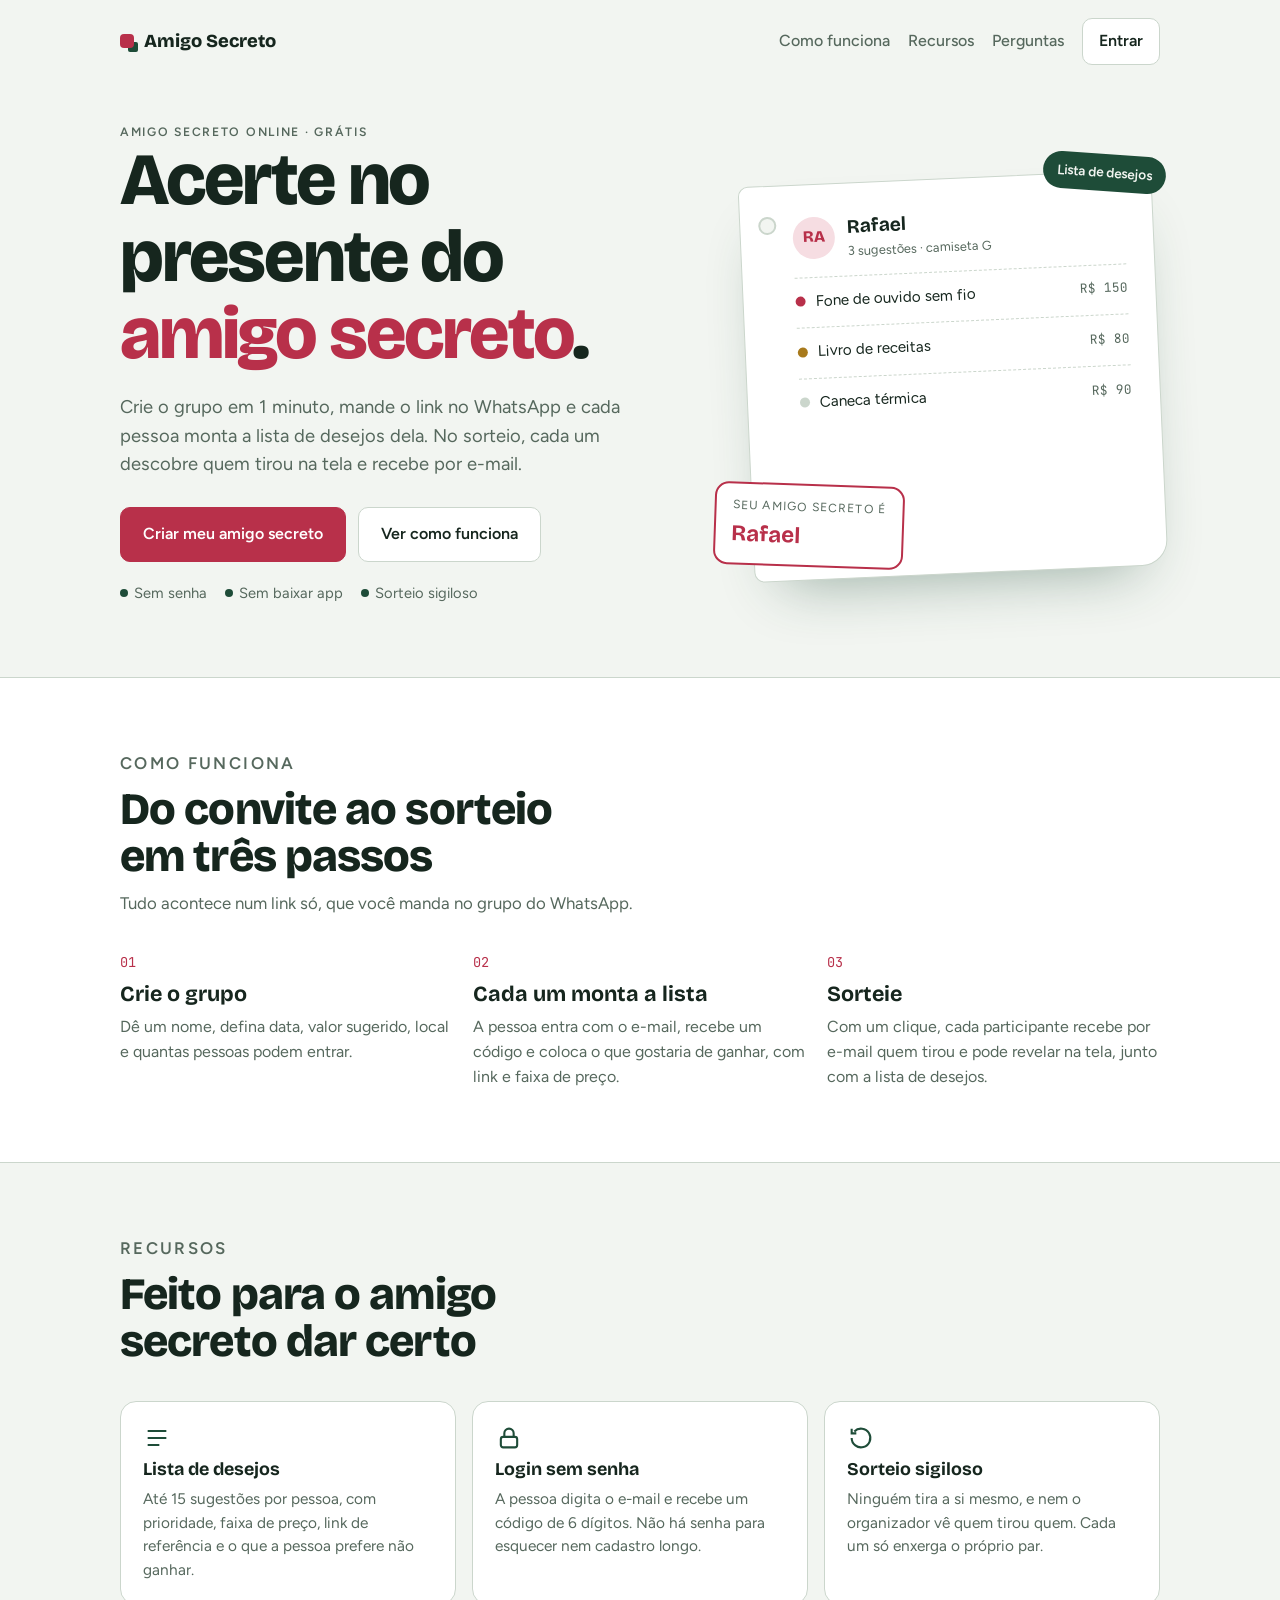
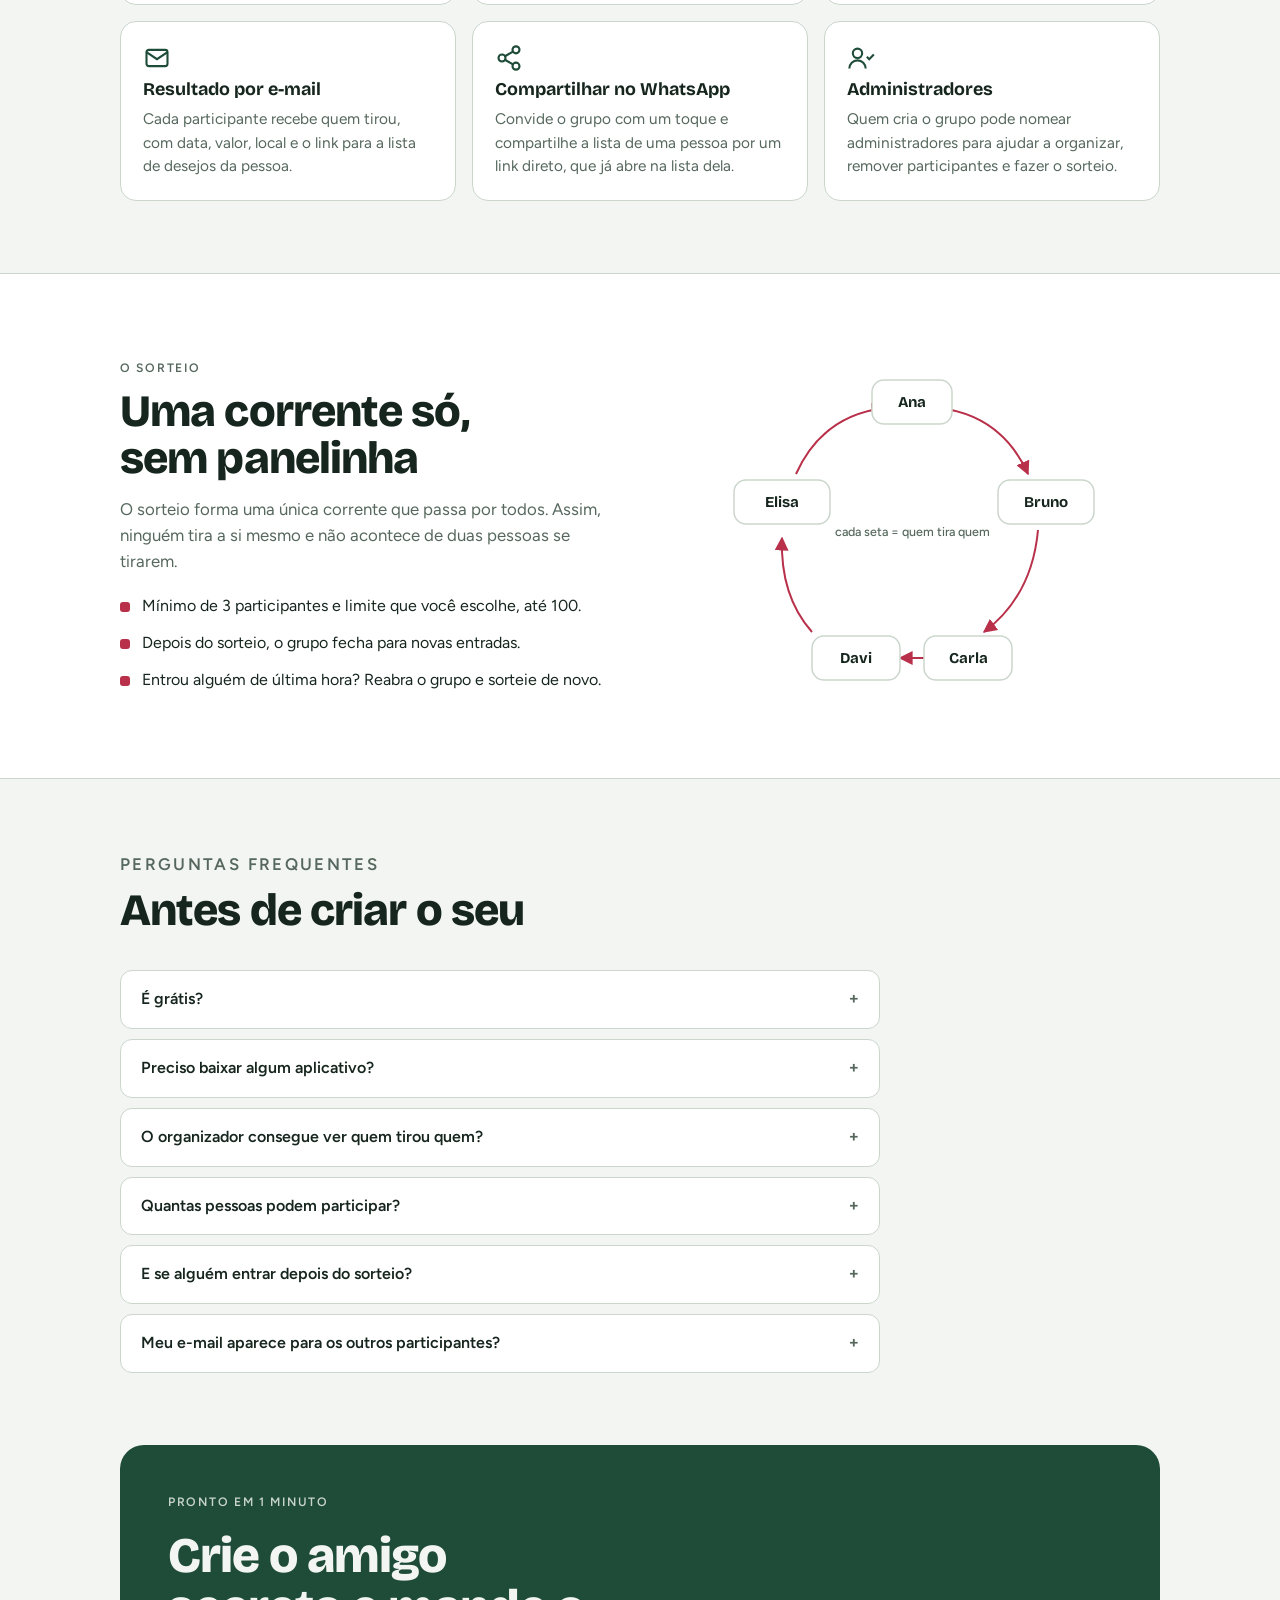
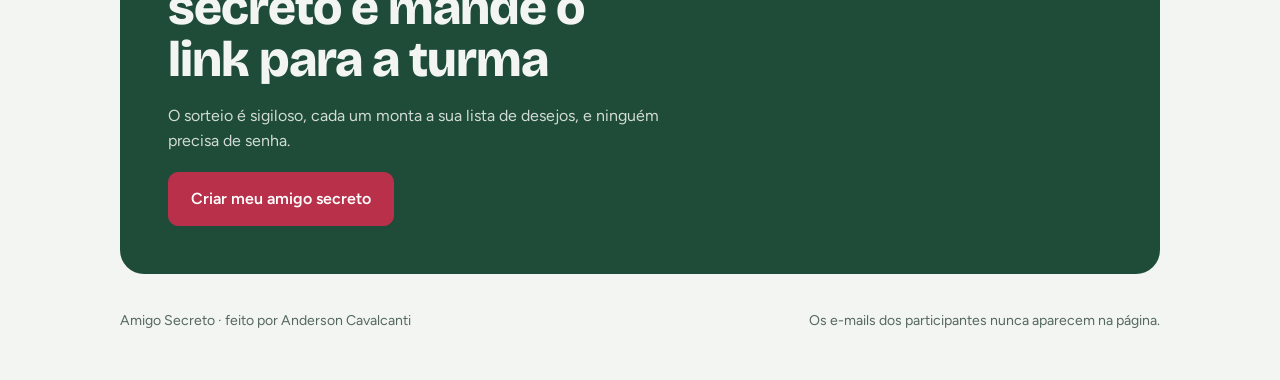
==== commit e9985870: "Landing: novo título e exemplo com outro nome" ====
--- a/amigo-secreto/index.html
+++ b/amigo-secreto/index.html
@@ -164,7 +164,7 @@
   <header class="hero">
     <div>
       <p class="eyebrow">Amigo secreto online · grátis</p>
-      <h1>Ninguém mais ganha <em>meia</em> no amigo secreto.</h1>
+      <h1>Acerte no presente do <em>amigo secreto</em>.</h1>
       <p class="sub">Crie o grupo em 1 minuto, mande o link no WhatsApp e cada pessoa monta a lista de desejos dela. No sorteio, cada um descobre quem tirou na tela e recebe por e-mail.</p>
       <div class="cta-row">
         <a class="btn primary" href="/amigo-secreto/novo">Criar meu amigo secreto</a>
@@ -175,13 +175,13 @@
 
     <div class="stage" aria-hidden="true">
       <div class="tag">
-        <div class="who"><span class="av">MA</span><div><b>Marina</b><small>3 sugestões · camiseta M</small></div></div>
-        <div class="wish"><span class="dot a"></span><span>Livro "Tudo é rio"</span><span class="p">R$ 55</span></div>
-        <div class="wish"><span class="dot m"></span><span>Caneca térmica</span><span class="p">R$ 90</span></div>
-        <div class="wish"><span class="dot b"></span><span>Planta suculenta</span><span class="p">R$ 30</span></div>
+        <div class="who"><span class="av">RA</span><div><b>Rafael</b><small>3 sugestões · camiseta G</small></div></div>
+        <div class="wish"><span class="dot a"></span><span>Fone de ouvido sem fio</span><span class="p">R$ 150</span></div>
+        <div class="wish"><span class="dot m"></span><span>Livro de receitas</span><span class="p">R$ 80</span></div>
+        <div class="wish"><span class="dot b"></span><span>Caneca térmica</span><span class="p">R$ 90</span></div>
       </div>
       <span class="ribbon">Lista de desejos</span>
-      <div class="reveal-chip"><small>Seu amigo secreto é</small><b>Marina</b></div>
+      <div class="reveal-chip"><small>Seu amigo secreto é</small><b>Rafael</b></div>
     </div>
   </header>
 </div>
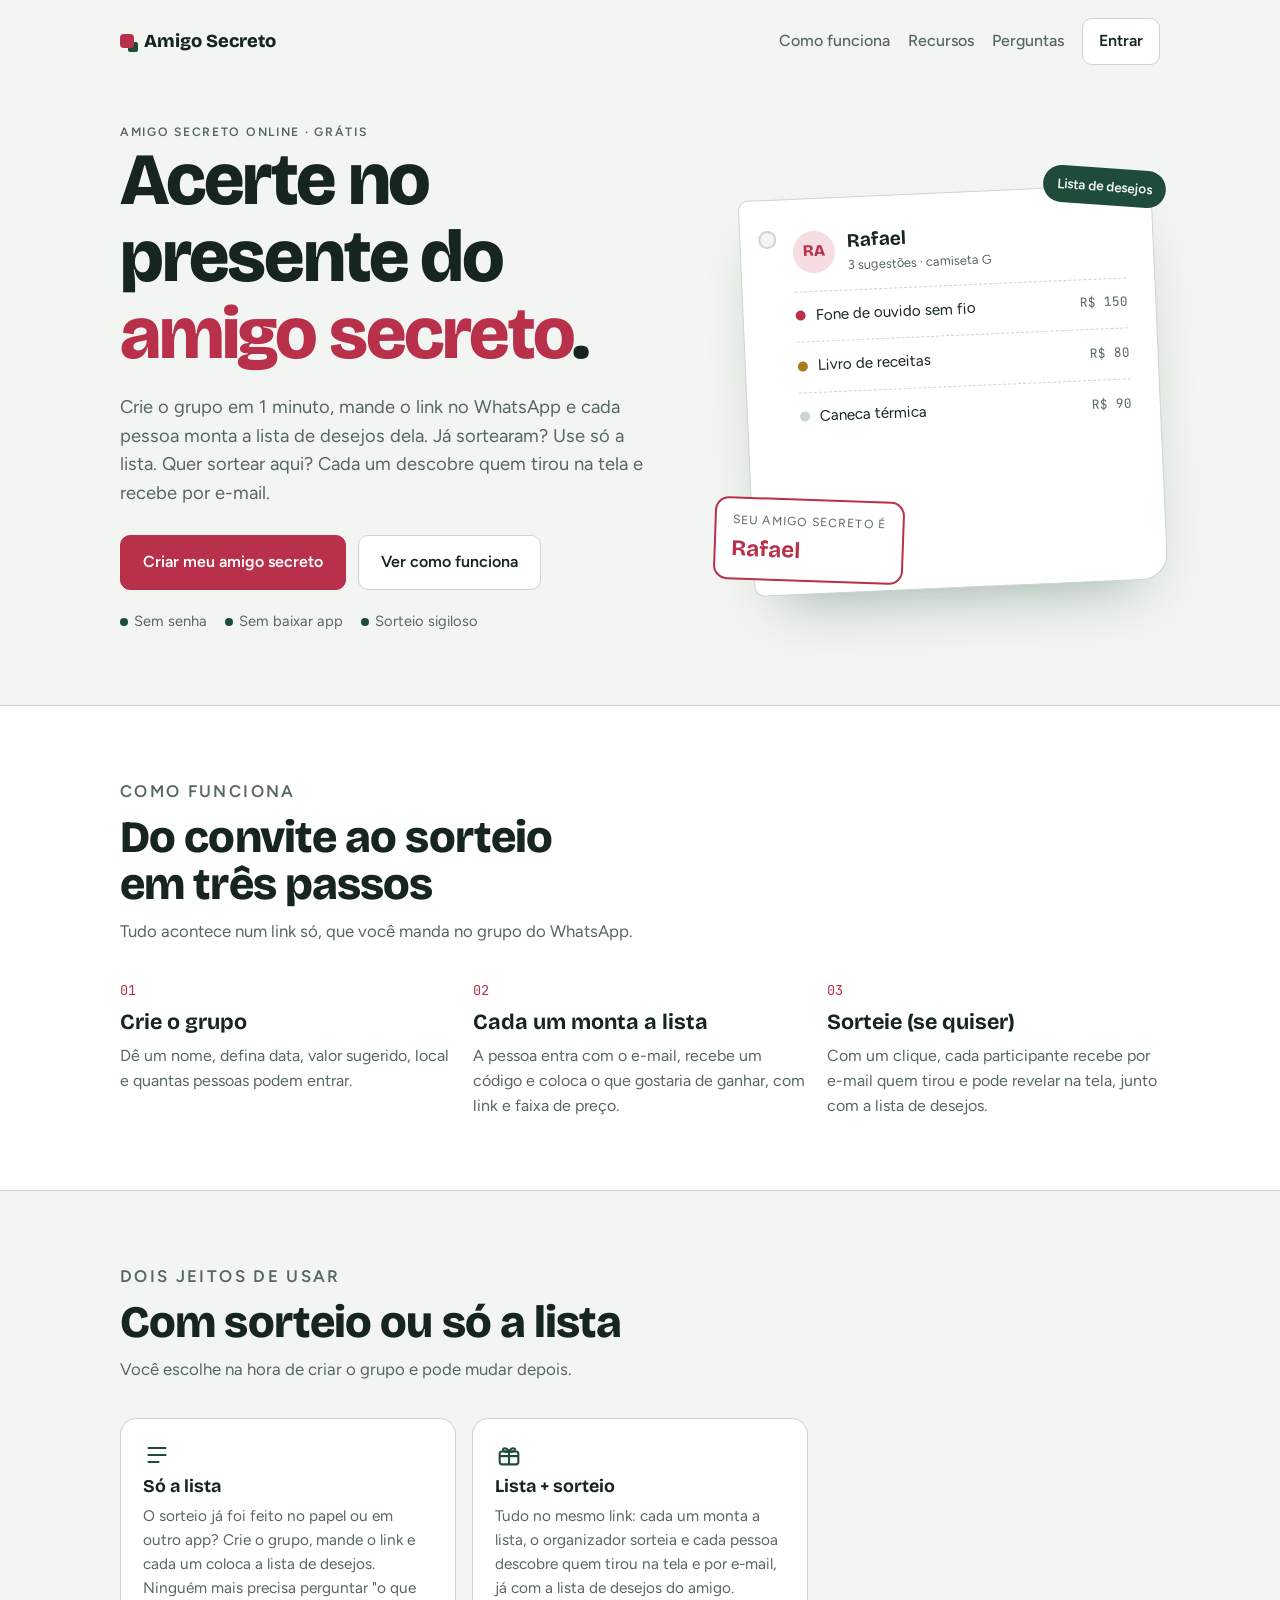
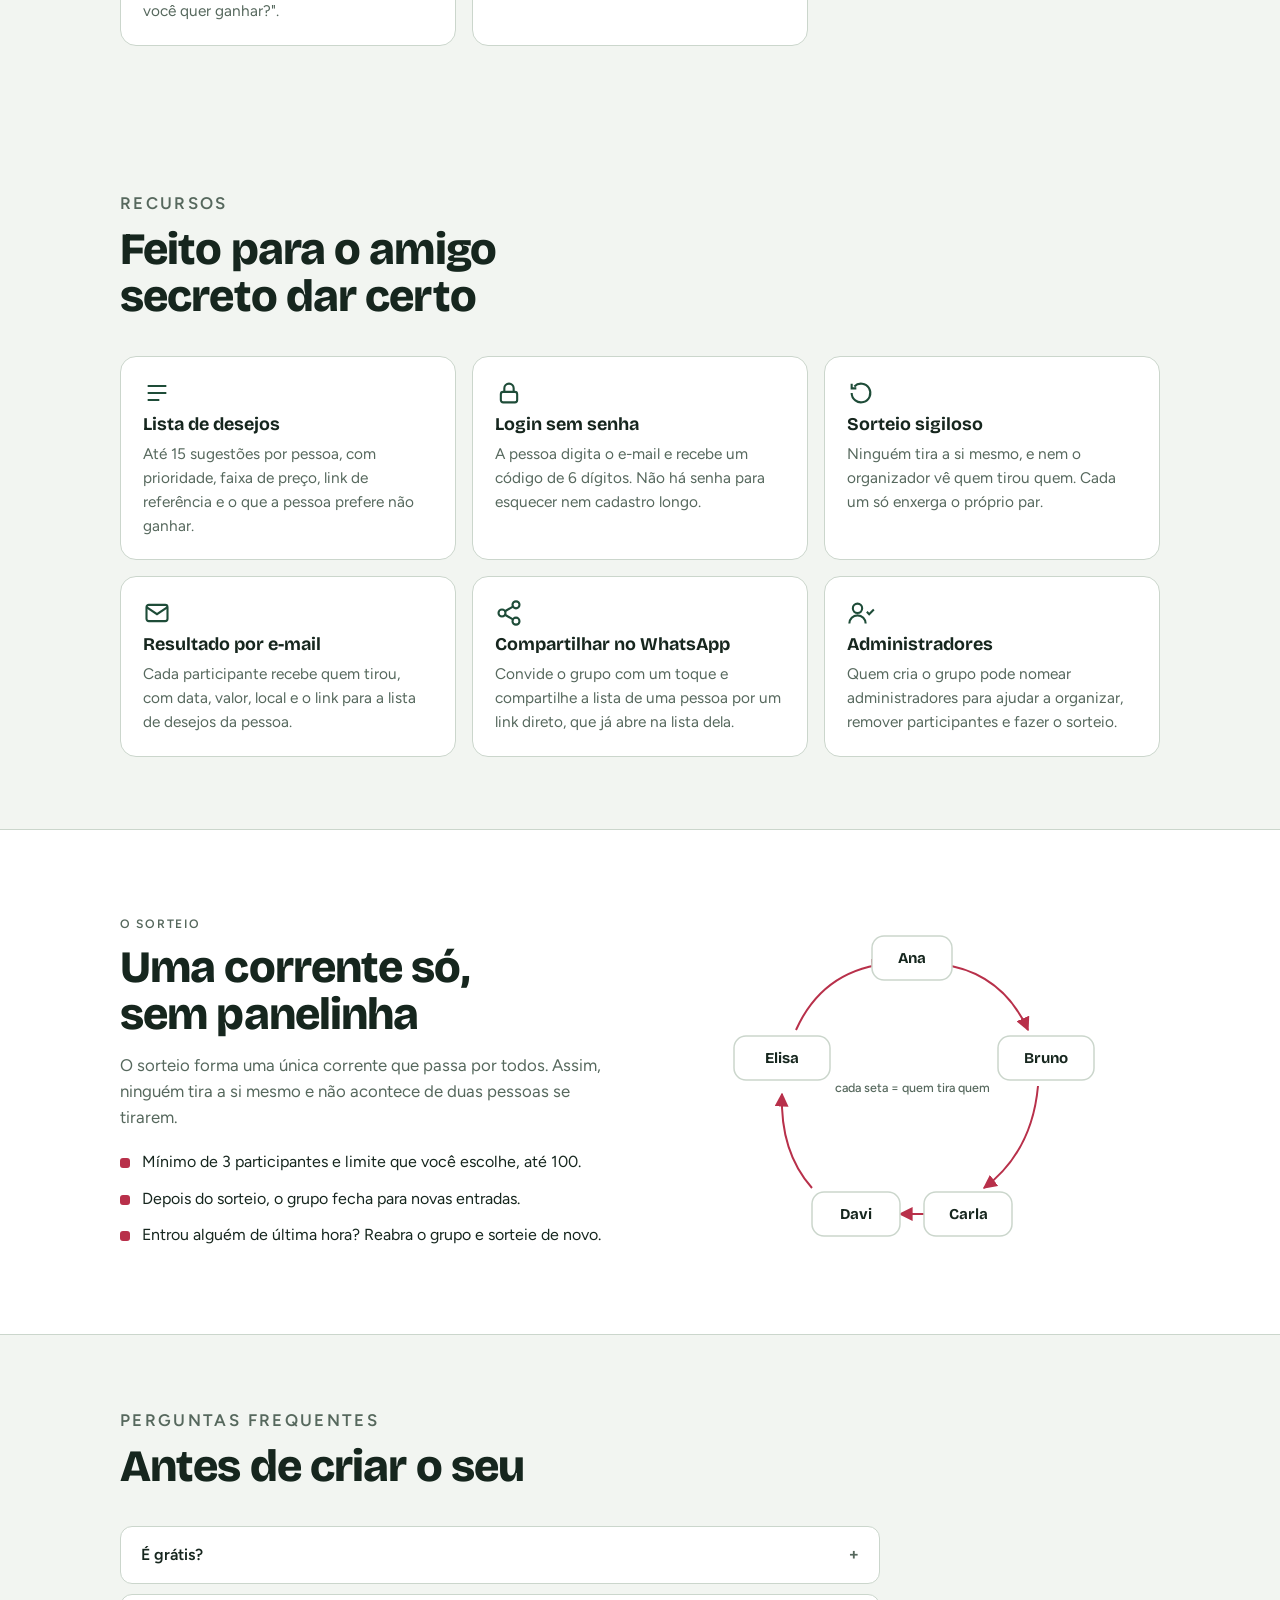
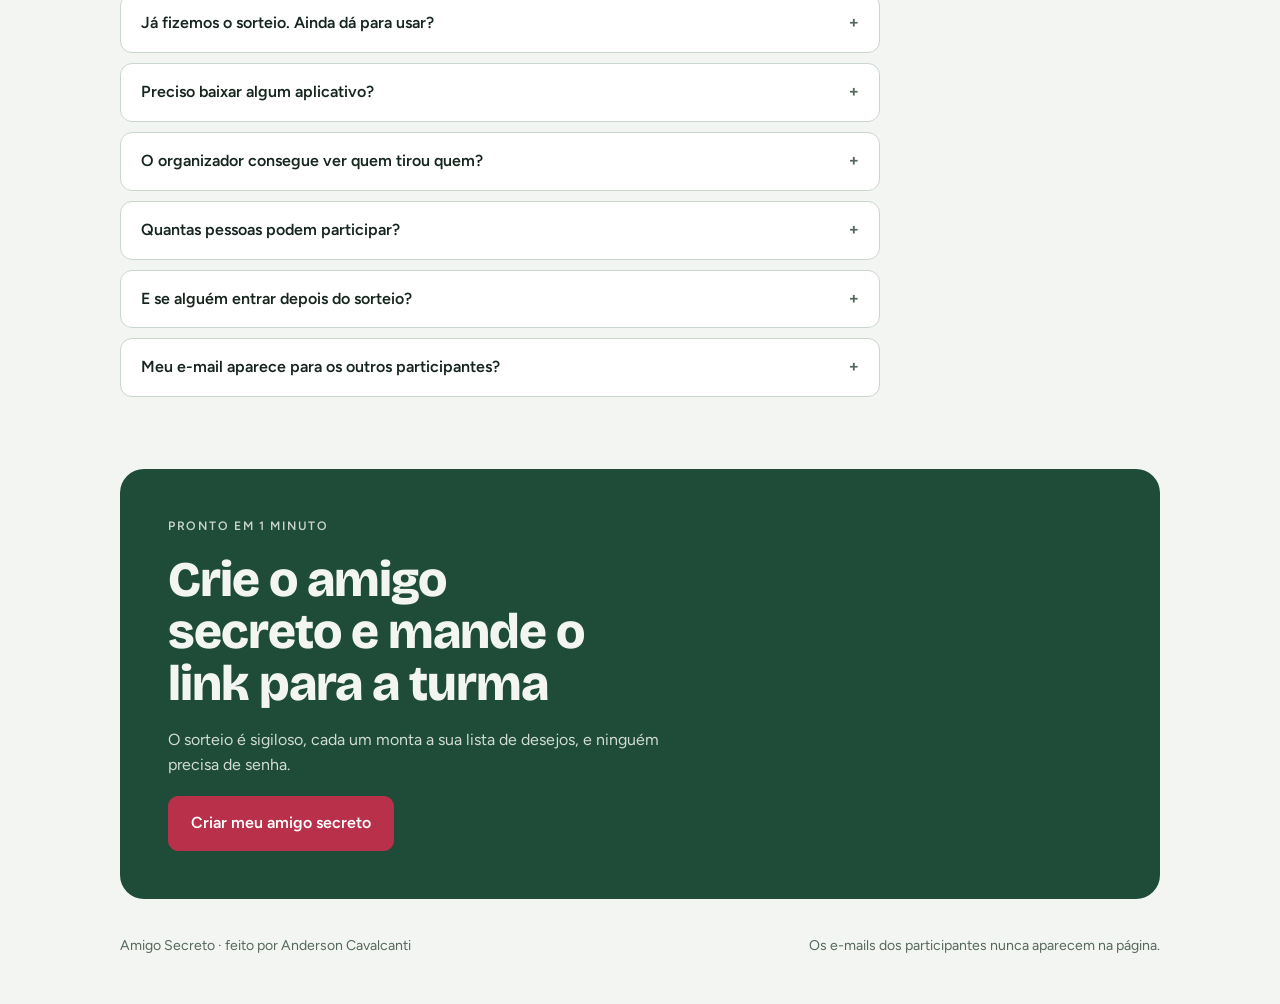
==== commit e7ac394d: "Landing: seção "Com sorteio ou só a lista"" ====
--- a/amigo-secreto/index.html
+++ b/amigo-secreto/index.html
@@ -165,7 +165,7 @@
     <div>
       <p class="eyebrow">Amigo secreto online · grátis</p>
       <h1>Acerte no presente do <em>amigo secreto</em>.</h1>
-      <p class="sub">Crie o grupo em 1 minuto, mande o link no WhatsApp e cada pessoa monta a lista de desejos dela. No sorteio, cada um descobre quem tirou na tela e recebe por e-mail.</p>
+      <p class="sub">Crie o grupo em 1 minuto, mande o link no WhatsApp e cada pessoa monta a lista de desejos dela. Já sortearam? Use só a lista. Quer sortear aqui? Cada um descobre quem tirou na tela e recebe por e-mail.</p>
       <div class="cta-row">
         <a class="btn primary" href="/amigo-secreto/novo">Criar meu amigo secreto</a>
         <a class="btn" href="#como-funciona">Ver como funciona</a>
@@ -196,7 +196,27 @@
     <div class="steps">
       <div class="step"><span class="n">01</span><h3>Crie o grupo</h3><p>Dê um nome, defina data, valor sugerido, local e quantas pessoas podem entrar.</p></div>
       <div class="step"><span class="n">02</span><h3>Cada um monta a lista</h3><p>A pessoa entra com o e-mail, recebe um código e coloca o que gostaria de ganhar, com link e faixa de preço.</p></div>
-      <div class="step"><span class="n">03</span><h3>Sorteie</h3><p>Com um clique, cada participante recebe por e-mail quem tirou e pode revelar na tela, junto com a lista de desejos.</p></div>
+      <div class="step"><span class="n">03</span><h3>Sorteie (se quiser)</h3><p>Com um clique, cada participante recebe por e-mail quem tirou e pode revelar na tela, junto com a lista de desejos.</p></div>
+    </div>
+  </div>
+</section>
+
+<section id="modos">
+  <div class="wrap">
+    <div class="sec-head">
+      <p class="eyebrow">Dois jeitos de usar</p>
+      <h2>Com sorteio ou só a lista</h2>
+      <p>Você escolhe na hora de criar o grupo e pode mudar depois.</p>
+    </div>
+    <div class="features">
+      <article class="feat">
+        <svg viewBox="0 0 24 24" fill="none" stroke="currentColor" stroke-width="1.8" aria-hidden="true"><path d="M4 6h16M4 12h16M4 18h10"/></svg>
+        <h3>Só a lista</h3><p>O sorteio já foi feito no papel ou em outro app? Crie o grupo, mande o link e cada um coloca a lista de desejos. Ninguém mais precisa perguntar "o que você quer ganhar?".</p>
+      </article>
+      <article class="feat">
+        <svg viewBox="0 0 24 24" fill="none" stroke="currentColor" stroke-width="1.8" aria-hidden="true"><rect x="4" y="9" width="16" height="11" rx="2"/><path d="M4 13h16M12 9v11M12 9c-2-4-6-3-5-1s5 1 5 1zm0 0c2-4 6-3 5-1s-5 1-5 1z"/></svg>
+        <h3>Lista + sorteio</h3><p>Tudo no mesmo link: cada um monta a lista, o organizador sorteia e cada pessoa descobre quem tirou na tela e por e-mail, já com a lista de desejos do amigo.</p>
+      </article>
     </div>
   </div>
 </section>
@@ -270,6 +290,7 @@
     <div class="sec-head"><p class="eyebrow">Perguntas frequentes</p><h2>Antes de criar o seu</h2></div>
     <div class="faq">
       <details><summary>É grátis?</summary><p>Sim. Criar grupos, montar listas e sortear não custa nada.</p></details>
+      <details><summary>Já fizemos o sorteio. Ainda dá para usar?</summary><p>Sim. Crie o grupo no modo "Só a lista": cada pessoa coloca a lista de desejos e todos consultam pelo mesmo link, sem sorteio.</p></details>
       <details><summary>Preciso baixar algum aplicativo?</summary><p>Não. Funciona no navegador do celular ou do computador. Basta abrir o link do grupo.</p></details>
       <details><summary>O organizador consegue ver quem tirou quem?</summary><p>Não. O resultado fica guardado de forma que cada pessoa só vê o próprio amigo secreto, inclusive quem criou o grupo.</p></details>
       <details><summary>Quantas pessoas podem participar?</summary><p>De 3 a 100 por grupo. Quem cria o grupo define o limite e pode mudar depois.</p></details>
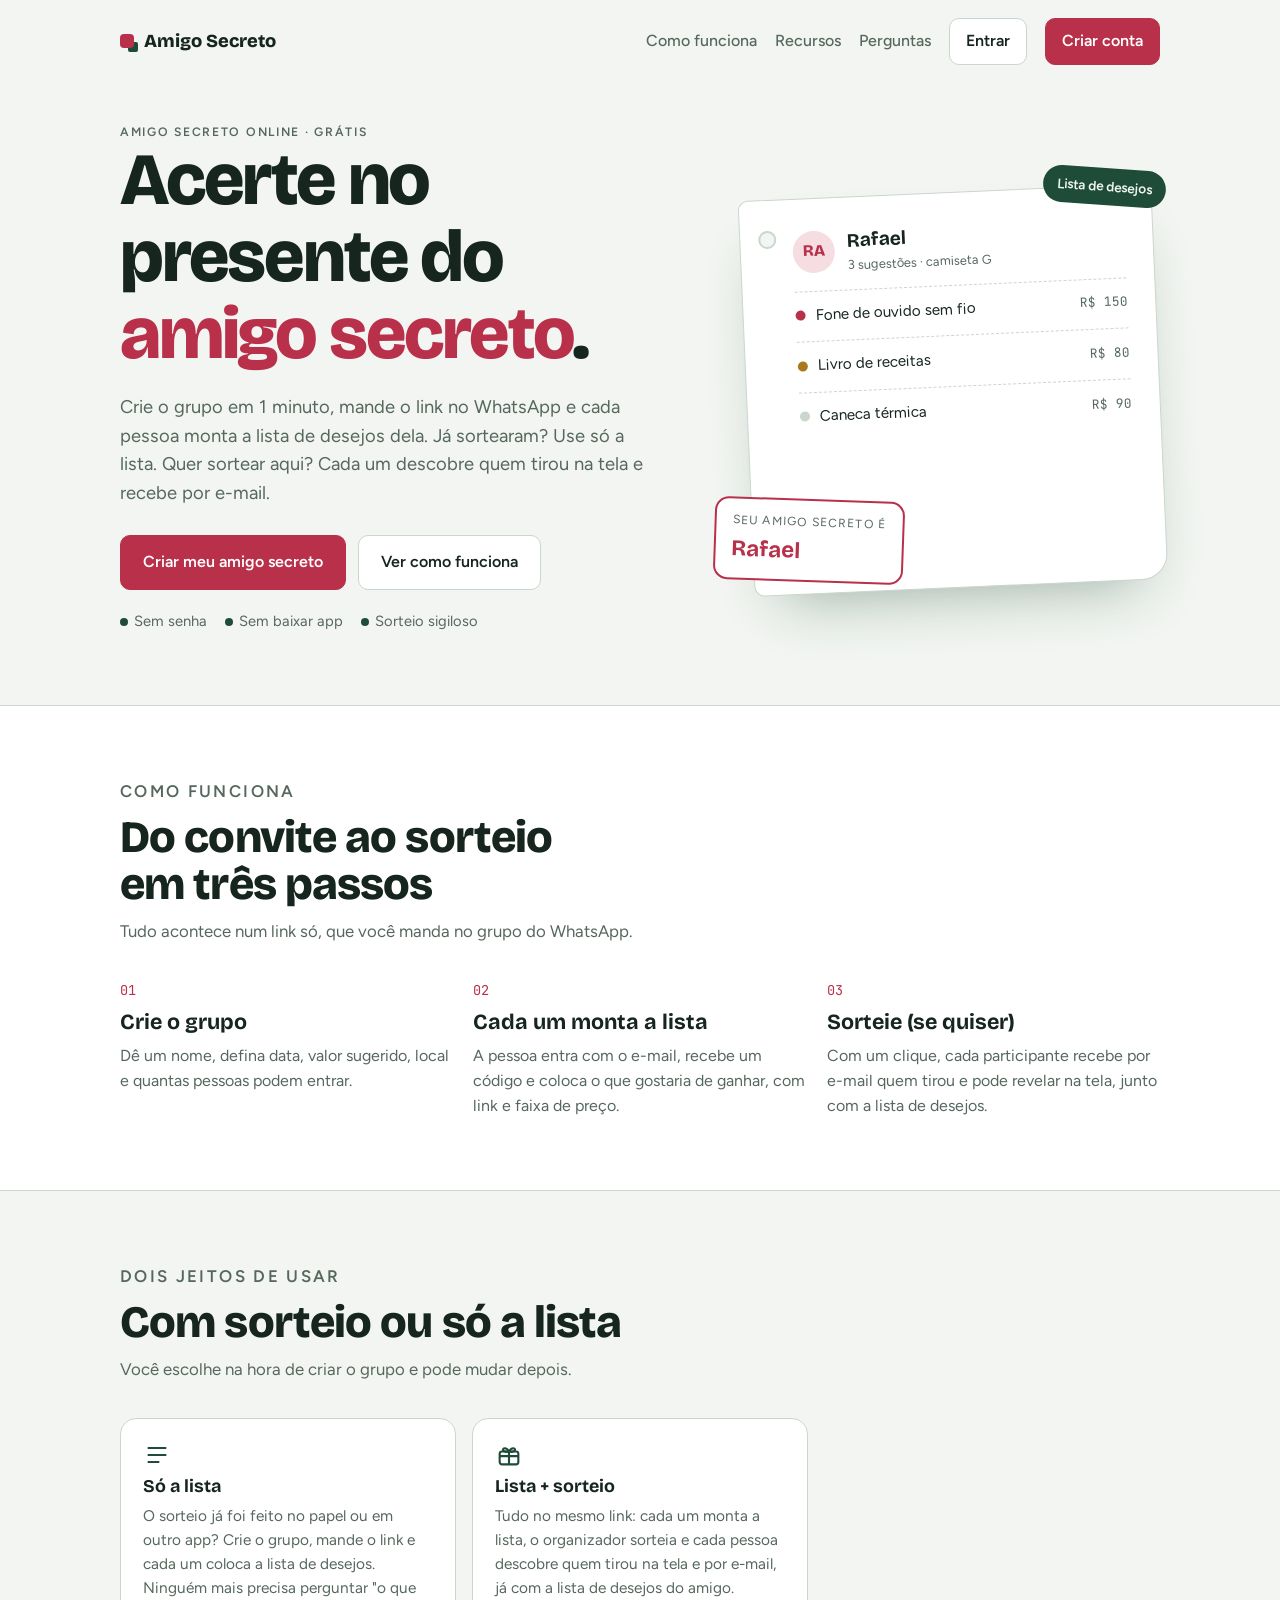
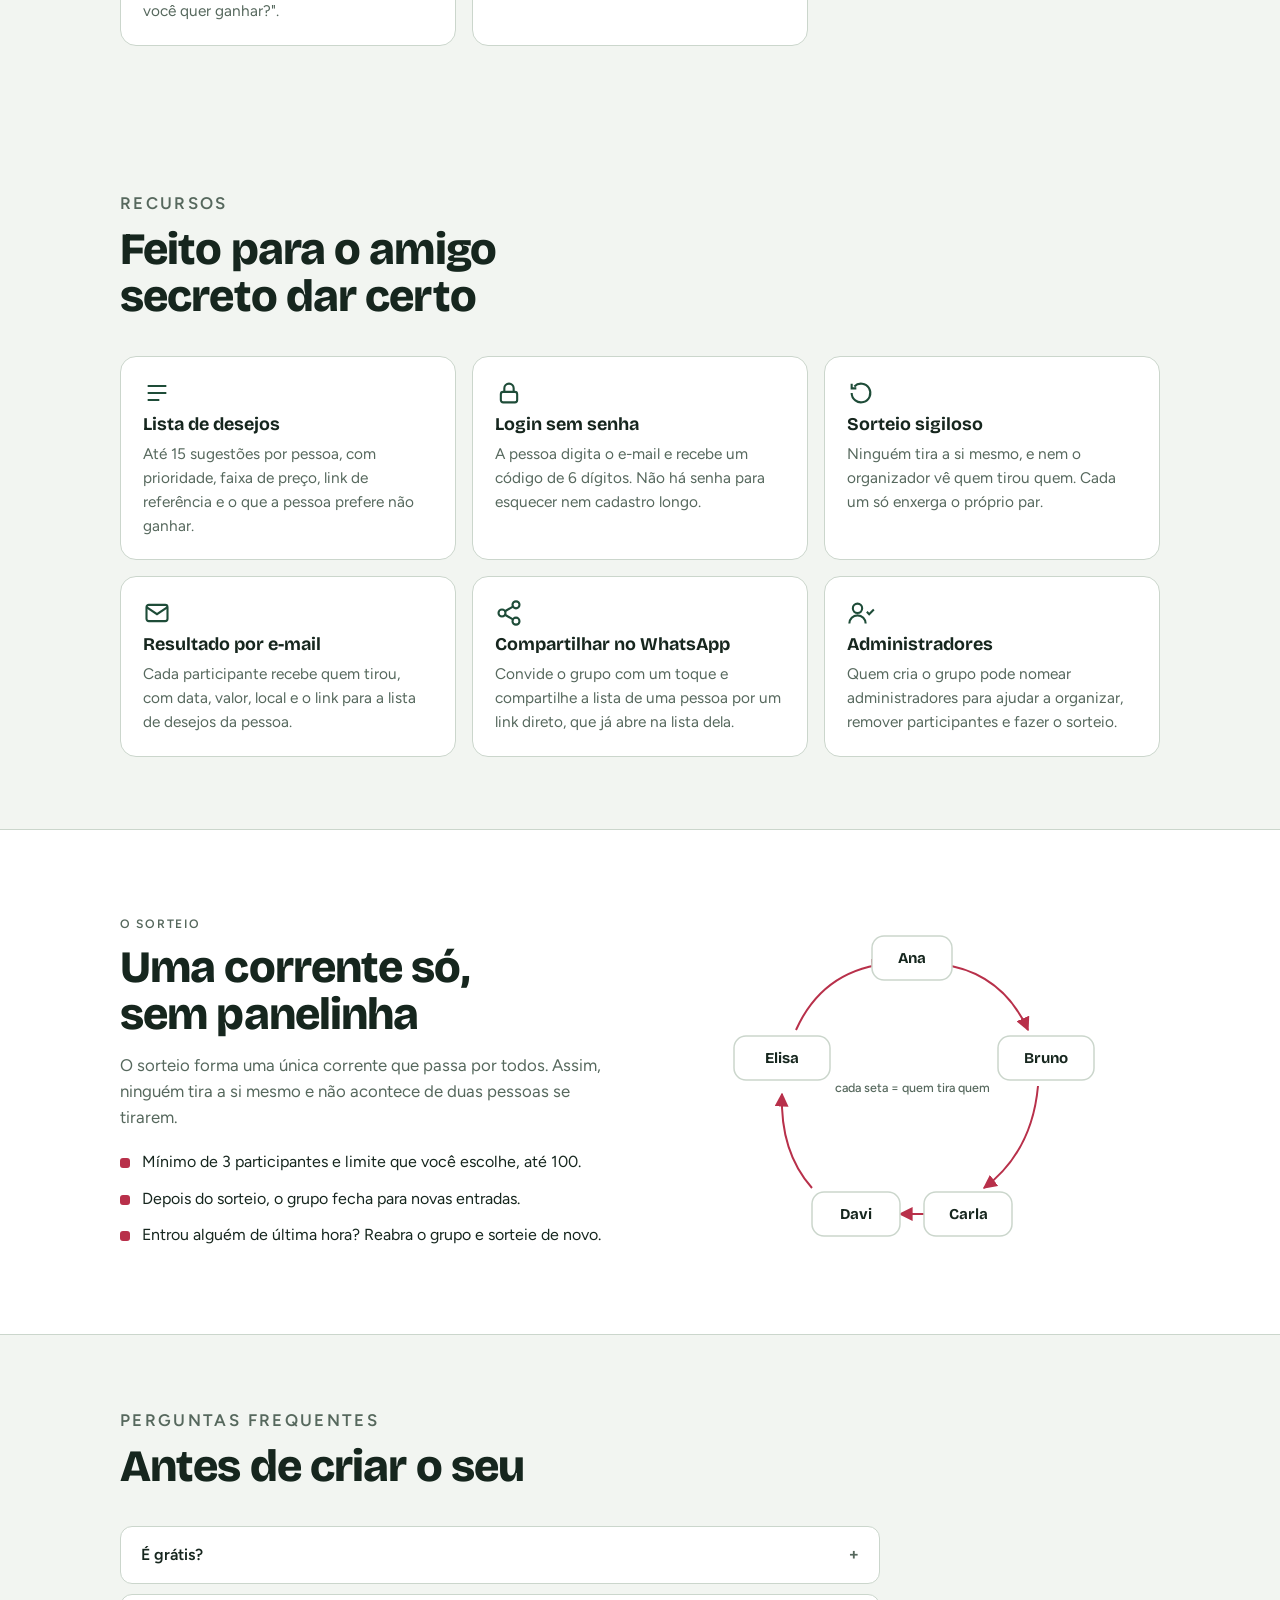
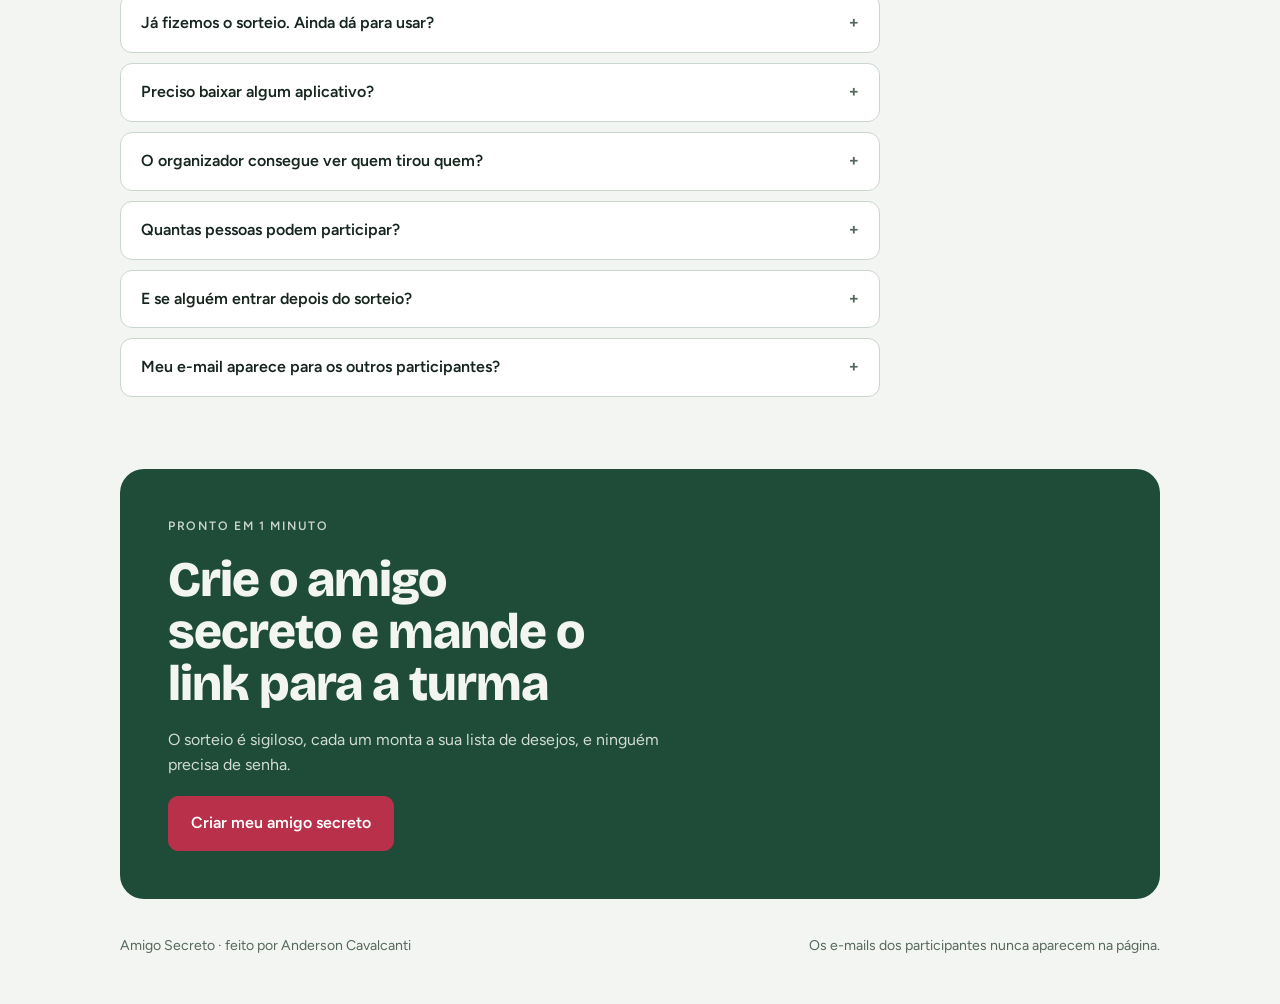
==== commit a1b79712: "Landing: botões Entrar e Criar conta" ====
--- a/amigo-secreto/index.html
+++ b/amigo-secreto/index.html
@@ -157,7 +157,8 @@
       <a href="#como-funciona">Como funciona</a>
       <a href="#recursos">Recursos</a>
       <a href="#perguntas">Perguntas</a>
-      <a class="btn" href="/amigo-secreto/novo">Entrar</a>
+      <a class="btn" href="/amigo-secreto/entrar">Entrar</a>
+      <a class="btn primary" href="/amigo-secreto/cadastro">Criar conta</a>
     </div>
   </nav>
 
@@ -167,7 +168,7 @@
       <h1>Acerte no presente do <em>amigo secreto</em>.</h1>
       <p class="sub">Crie o grupo em 1 minuto, mande o link no WhatsApp e cada pessoa monta a lista de desejos dela. Já sortearam? Use só a lista. Quer sortear aqui? Cada um descobre quem tirou na tela e recebe por e-mail.</p>
       <div class="cta-row">
-        <a class="btn primary" href="/amigo-secreto/novo">Criar meu amigo secreto</a>
+        <a class="btn primary" href="/amigo-secreto/cadastro?next=/amigo-secreto/novo">Criar meu amigo secreto</a>
         <a class="btn" href="#como-funciona">Ver como funciona</a>
       </div>
       <div class="reassure"><span>Sem senha</span><span>Sem baixar app</span><span>Sorteio sigiloso</span></div>
@@ -305,7 +306,7 @@
     <p class="eyebrow" style="color:inherit;opacity:.8">Pronto em 1 minuto</p>
     <h2>Crie o amigo secreto e mande o link para a turma</h2>
     <p>O sorteio é sigiloso, cada um monta a sua lista de desejos, e ninguém precisa de senha.</p>
-    <a class="btn primary" href="/amigo-secreto/novo">Criar meu amigo secreto</a>
+    <a class="btn primary" href="/amigo-secreto/cadastro?next=/amigo-secreto/novo">Criar meu amigo secreto</a>
   </div>
   <footer>
     <span>Amigo Secreto · feito por <a href="https://www.andersoncavalcanti.com.br">Anderson Cavalcanti</a></span>
